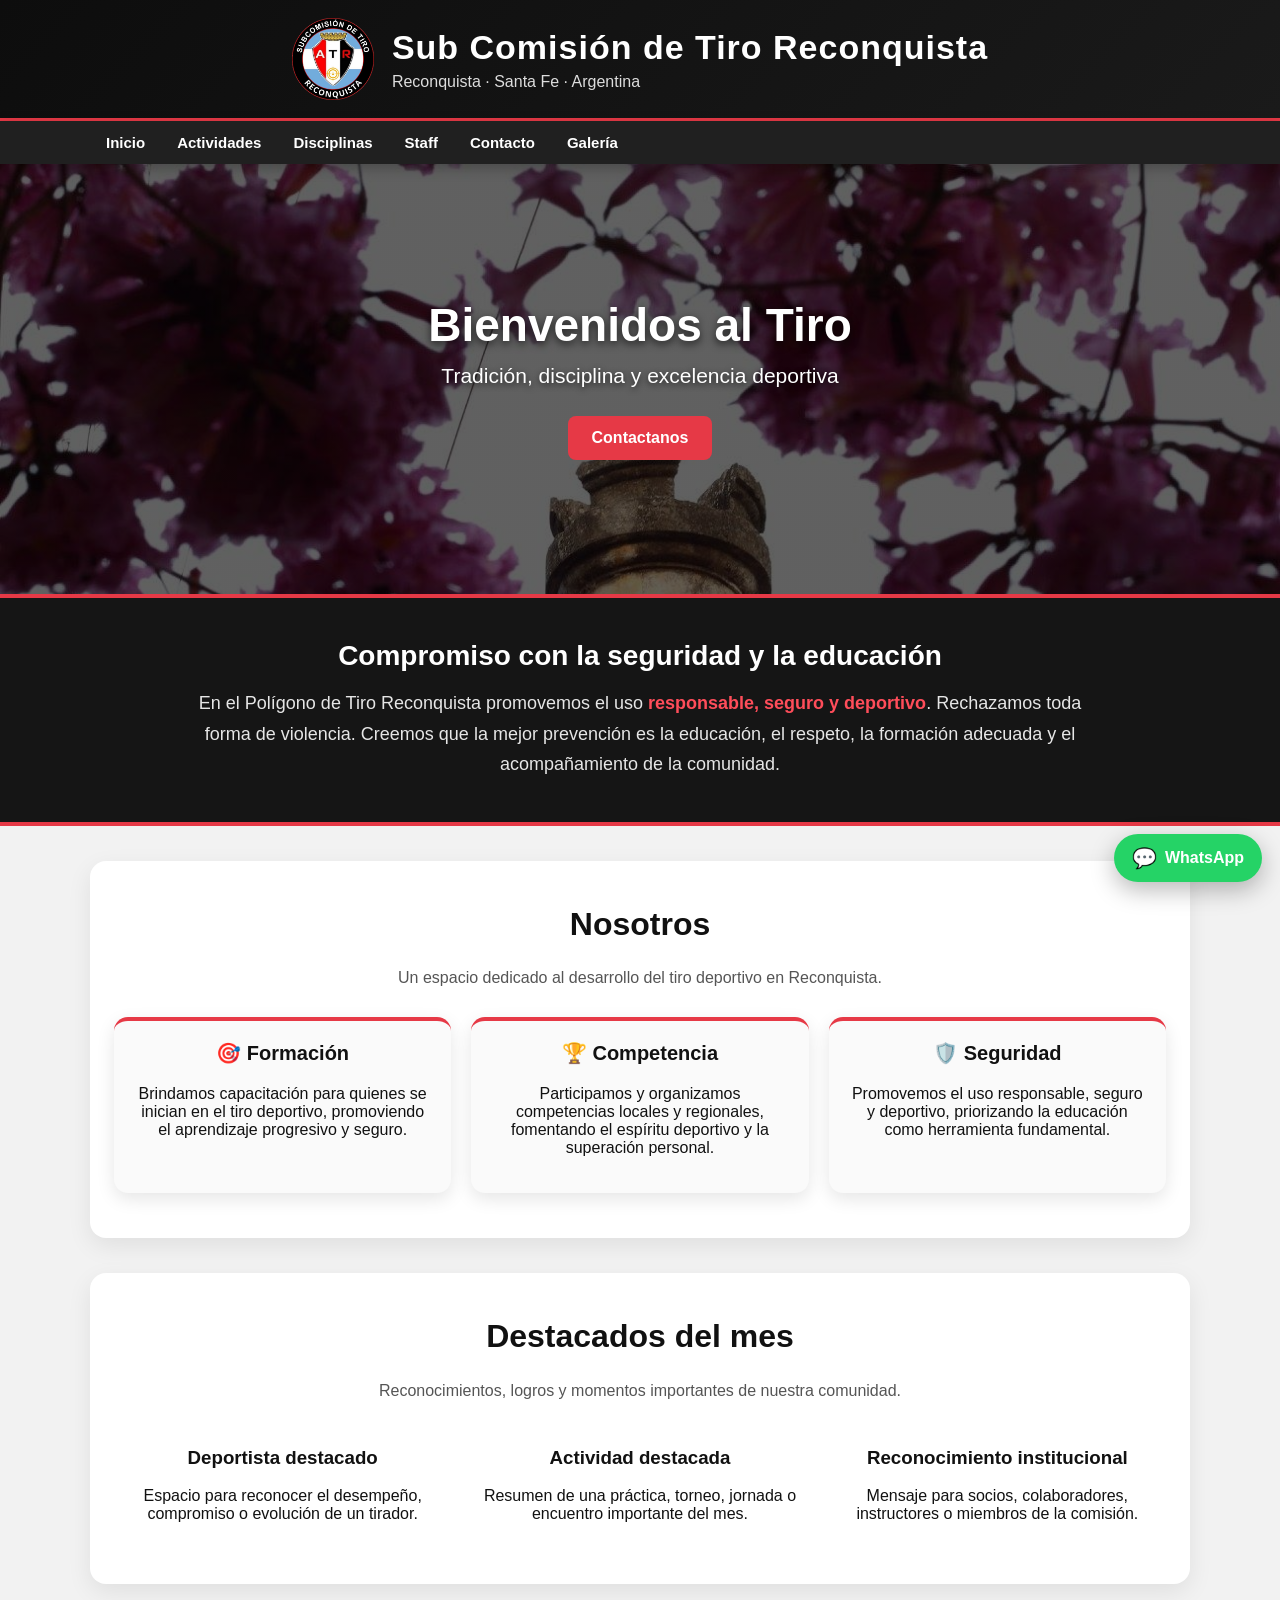
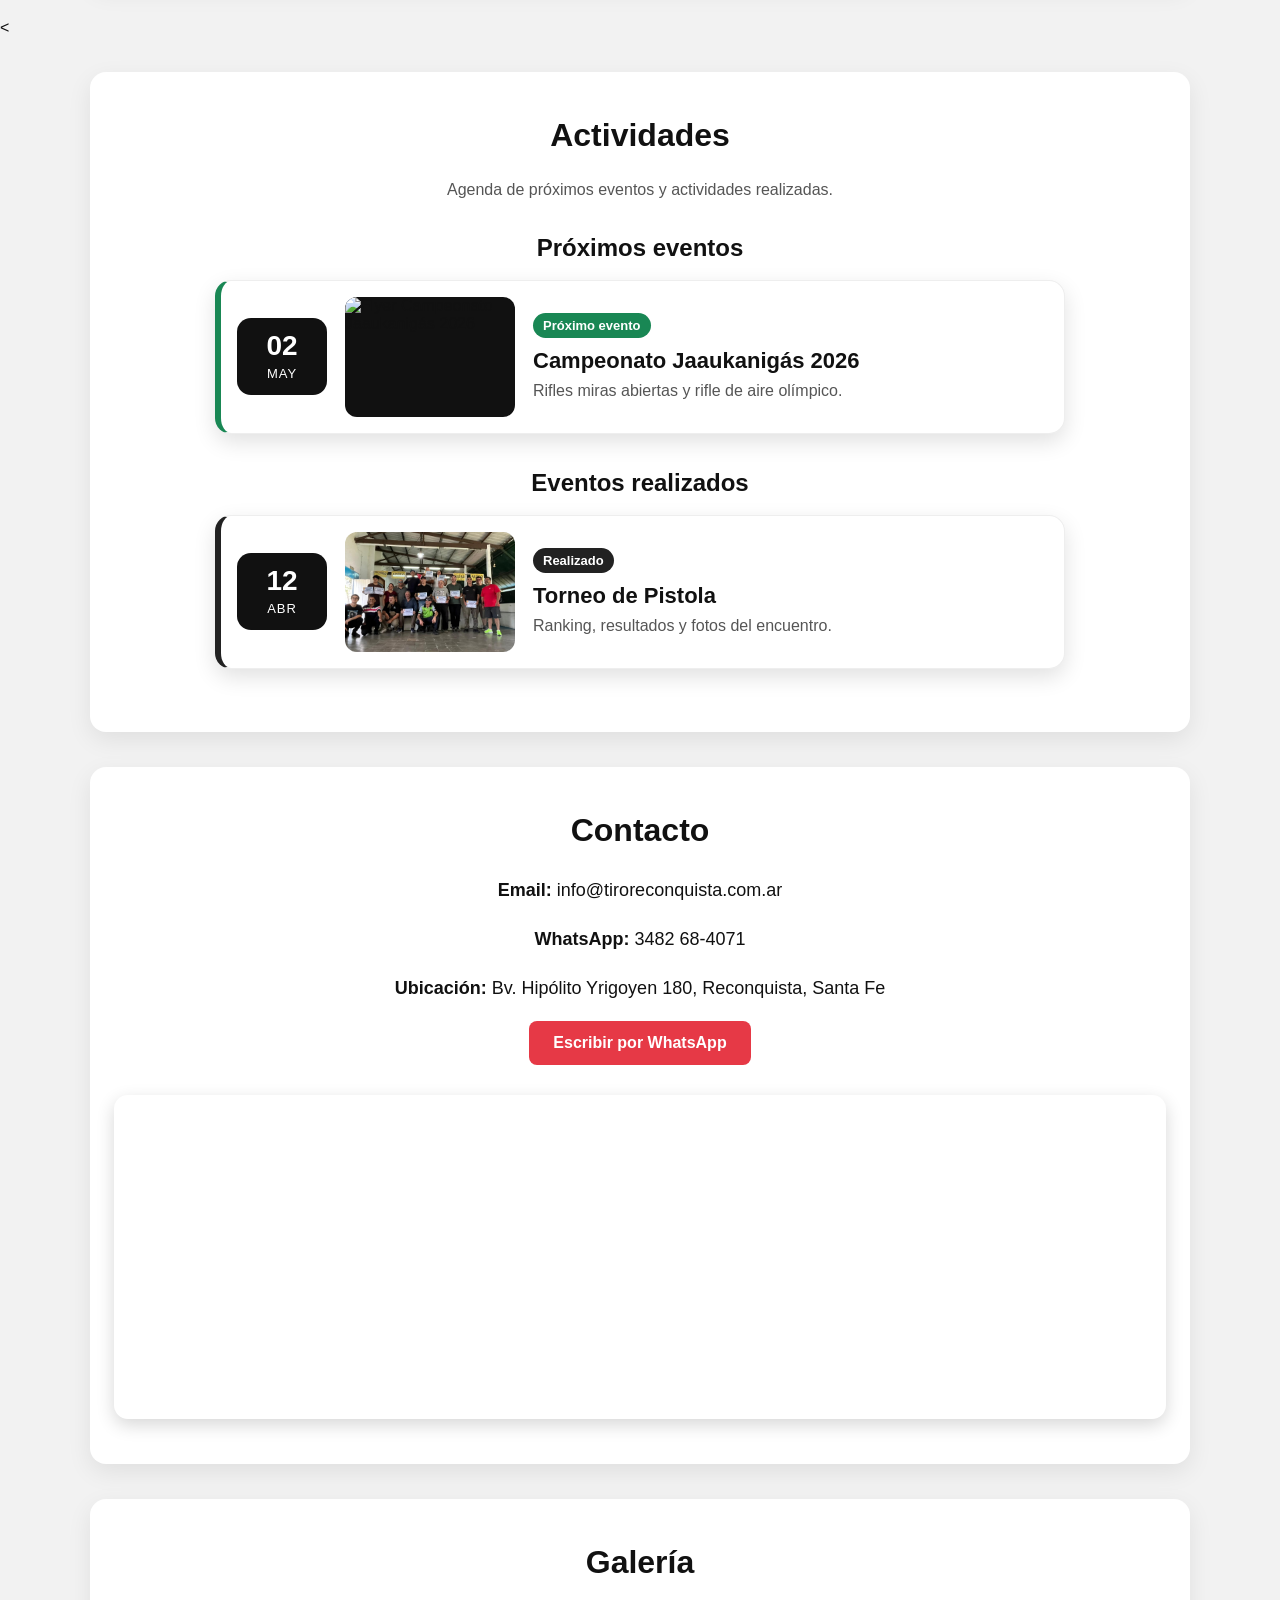
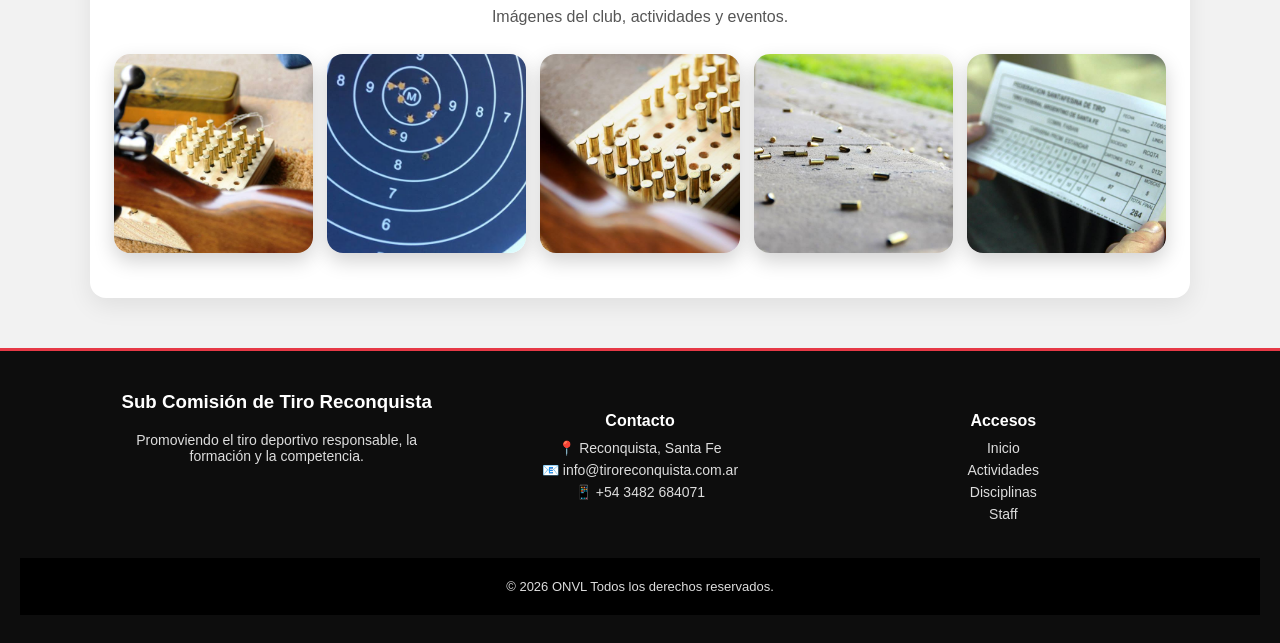
==== index.html @ 41940e11 "Sitio institucional Tiro Reconquista" ====
<!DOCTYPE html>
<html lang="es">
<head>
  <meta charset="UTF-8" />
  <meta name="viewport" content="width=device-width, initial-scale=1.0" />
  <title>Tiro Reconquista</title>
  <meta name="description" content="Club de tiro deportivo en Reconquista. Formación, competencias, disciplinas y uso responsable.">
  <meta name="keywords" content="tiro reconquista, poligono reconquista, tiro deportivo santa fe, carabina 22, tiro olimpico">
  <link rel="icon" href="/favicon.ico" type="image/x-icon">
  <link rel="shortcut icon" href="/favicon.ico">
  <link rel="stylesheet" href="styles.css">
  <meta name="google-site-verification" content="Kx5s42i0D78qq4XzFjlp6u7Ikinet5jv2GeF0WqHLU0" />

  <title>Tiro Reconquista | Polígono de Tiro en Reconquista Santa Fe</title>


  
</head>

<body>

  <header class="site-header">
    <div class="header-inner">
      <img src="img/logo.png" alt="Logo Sub Comisión de Tiro Reconquista" class="site-logo">

      <div class="header-text">
        <h1>Sub Comisión de Tiro Reconquista</h1>
        <p>Reconquista · Santa Fe · Argentina</p>
      </div>
    </div>
  </header>

  <nav class="main-nav">
  <div class="nav-container">
    <div class="nav-toggle" onclick="toggleMenu()">☰</div>

    <div class="nav-links" id="navLinks">
      <a href="index.html#inicio">Inicio</a>
      <a href="index.html#actividades">Actividades</a>
      <a href="disciplinas.html">Disciplinas</a>
      <a href="staff.html">Staff</a>
      <a href="index.html#contacto">Contacto</a>
      <a href="index.html#galeria">Galería</a>
    </div>
  </div>
</nav>

  <section id="inicio" class="hero">
    <div>
      <h2>Bienvenidos al Tiro</h2>
      <p>Tradición, disciplina y excelencia deportiva</p>
      <a href="#contacto" class="btn">Contactanos</a>
    </div>
  </section>

  <section class="banner">
    <h2>Compromiso con la seguridad y la educación</h2>
    <p>
      En el Polígono de Tiro Reconquista promovemos el uso <strong>responsable, seguro y deportivo</strong>.
      Rechazamos toda forma de violencia. Creemos que la mejor prevención es la educación,
      el respeto, la formación adecuada y el acompañamiento de la comunidad.
    </p>
  </section>

  <section id="nosotros" class="section fade-in">

    <h2>Nosotros</h2>

    <p class="section-subtitle">
        Un espacio dedicado al desarrollo del tiro deportivo en Reconquista.
    </p>

    <div class="about-grid">

        <div class="about-item">
        <h3>🎯 Formación</h3>
        <p>
            Brindamos capacitación para quienes se inician en el tiro deportivo,
            promoviendo el aprendizaje progresivo y seguro.
        </p>
        </div>

        <div class="about-item">
        <h3>🏆 Competencia</h3>
        <p>
            Participamos y organizamos competencias locales y regionales,
            fomentando el espíritu deportivo y la superación personal.
        </p>
        </div>

        <div class="about-item">
        <h3>🛡️ Seguridad</h3>
        <p>
            Promovemos el uso responsable, seguro y deportivo,
            priorizando la educación como herramienta fundamental.
        </p>
        </div>

    </div>

    </section>

  

    <section id="destacados" class="section">
    <h2>Destacados del mes</h2>
    <p class="section-subtitle">
        Reconocimientos, logros y momentos importantes de nuestra comunidad.
    </p>

    <div class="cards-grid">
        <div class="highlight-card">
        <h3>Deportista destacado</h3>
        <p>Espacio para reconocer el desempeño, compromiso o evolución de un tirador.</p>
        </div>

        <div class="highlight-card">
        <h3>Actividad destacada</h3>
        <p>Resumen de una práctica, torneo, jornada o encuentro importante del mes.</p>
        </div>

        <div class="highlight-card">
        <h3>Reconocimiento institucional</h3>
        <p>Mensaje para socios, colaboradores, instructores o miembros de la comisión.</p>
        </div>
    </div>
    </section>

  <<section id="actividades" class="section fade-in">
    <h2>Actividades</h2>
    <p class="section-subtitle">Agenda de próximos eventos y actividades realizadas.</p>

    <div class="agenda-group">
      <h3 class="agenda-title">Próximos eventos</h3>

      <article class="agenda-card upcoming" onclick="toggleActivity('eventoProximo')">
        <div class="agenda-date">
          <span>02</span>
          <small>MAY</small>
        </div>

        <img src="img/20260502_primera-fecha.jpeg" alt="Flyer Campeonato Jaaukanigás 2026">

        <div class="agenda-content">
          <span class="event-badge">Próximo evento</span>
          <h3>Campeonato Jaaukanigás 2026</h3>
          <p>Rifles miras abiertas y rifle de aire olímpico.</p>
        </div>
      </article>

      <div id="eventoProximo" class="activity-detail">
        <h3>Información del evento</h3>
        <p><strong>Fecha:</strong> Sábado 2 de mayo · 9:00 hs.</p>
        <p>Campeonato social y abierto. Servicio de cantina durante toda la jornada.</p>

        <a href="img/20260502_primera-fecha.jpeg" target="_blank" class="btn">
          Ver flyer completo
        </a>
      </div>
    </div>

    <div class="agenda-group">
      <h3 class="agenda-title">Eventos realizados</h3>

      <article class="agenda-card done" onclick="toggleActivity('eventoPistola')">
        <div class="agenda-date">
          <span>12</span>
          <small>ABR</small>
        </div>

        <img src="img/pistola1.jpeg" alt="Torneo de Pistola Mayo 2026">

        <div class="agenda-content">
          <span class="event-badge done">Realizado</span>
          <h3>Torneo de Pistola</h3>
          <p>Ranking, resultados y fotos del encuentro.</p>
        </div>
      </article>

      <div id="eventoPistola" class="activity-detail">
        <h3>Ranking del torneo</h3>

        <a href="img/docs/ranking-pistola.pdf" target="_blank" class="btn">
          Ver Ranking (PDF)
        </a>

        <h3 style="margin-top: 30px;">Fotos</h3>

        <div class="mini-gallery">
          <img src="img/pistola1.jpeg" alt="Foto torneo pistola 1" onclick="openModal(activityImages, 0)">
          <img src="img/pistola2.jpeg" alt="Foto torneo pistola 2" onclick="openModal(activityImages, 1)">
          <img src="img/pistola3.jpeg" alt="Foto torneo pistola 3" onclick="openModal(activityImages, 2)">
          <img src="img/pistola4.jpeg" alt="Foto torneo pistola 4" onclick="openModal(activityImages, 3)">
          <img src="img/pistola5.jpeg" alt="Foto torneo pistola 5" onclick="openModal(activityImages, 4)">
          <img src="img/pistola6.jpeg" alt="Foto torneo pistola 6" onclick="openModal(activityImages, 5)">
          <img src="img/pistola7.jpeg" alt="Foto torneo pistola 7" onclick="openModal(activityImages, 6)">
          <img src="img/pistola8.jpeg" alt="Foto torneo pistola 8" onclick="openModal(activityImages, 7)">
        </div>
      </div>
    </div>
  </section>

  <section id="contacto" class="section">
    <h2>Contacto</h2>

    <div class="contact-box">
      <p><strong>Email:</strong> info@tiroreconquista.com.ar</p>
      <p><strong>WhatsApp:</strong> 3482 68-4071</p>
      <p><strong>Ubicación:</strong> Bv. Hipólito Yrigoyen 180, Reconquista, Santa Fe</p>
    </div>

    <a class="btn" href="https://wa.me/543482684071" target="_blank">
      Escribir por WhatsApp
    </a>

    <div class="map-box">
      <iframe
        src="https://www.google.com/maps?q=Bv.%20Hip%C3%B3lito%20Yrigoyen%20180,%20Reconquista,%20Santa%20Fe,%20Argentina&output=embed"
        width="100%"
        height="320"
        style="border:0;"
        allowfullscreen=""
        loading="lazy">
      </iframe>
    </div>
  </section>

  <section id="galeria" class="section fade-in">
    <h2>Galería</h2>
    <p class="section-subtitle">Imágenes del club, actividades y eventos.</p>

    <div class="gallery-grid">
      <div class="gallery-item" onclick="openModal(galleryImages, 0)">
        <img src="img/galeria1.jpg" alt="Imagen del Polígono">
      </div>

      <div class="gallery-item" onclick="openModal(galleryImages, 1)">
        <img src="img/galeria2.jpg" alt="Actividad de tiro deportivo">
      </div>

      <div class="gallery-item" onclick="openModal(galleryImages, 2)">
        <img src="img/galeria3.jpg" alt="Instalaciones del club">
      </div>

      <div class="gallery-item" onclick="openModal(galleryImages, 3)">
        <img src="img/galeria4.jpg" alt="Evento del club">
      </div>

      <div class="gallery-item" onclick="openModal(galleryImages, 4)">
        <img src="img/galeria5.jpg" alt="Imagen del club">
      </div>
    </div>
  </section>

  <div id="imageModal" class="image-modal">
    <span class="modal-close" onclick="closeModal()">&times;</span>

    <button class="modal-btn prev" onclick="changeModalImage(-1)">‹</button>

    <img id="modalImage" src="img/galeria1.jpg" alt="Imagen ampliada">

    <button class="modal-btn next" onclick="changeModalImage(1)">›</button>
  </div>

  <div id="footer"></div>

  <script>
    const galleryImages = [
      "img/galeria1.jpg",
      "img/galeria2.jpg",
      "img/galeria3.jpg",
      "img/galeria4.jpg",
      "img/galeria5.jpg"
    ];

    const activityImages = [
      "img/pistola1.jpeg",
      "img/pistola2.jpeg",
      "img/pistola3.jpeg",
      "img/pistola4.jpeg",
      "img/pistola5.jpeg",
      "img/pistola6.jpeg",
      "img/pistola7.jpeg",
      "img/pistola8.jpeg"
    ];

    let activeImages = galleryImages;
    let currentImageIndex = 0;
    let touchStartX = 0;
    let touchEndX = 0;

    function toggleActivity(id) {
      const selected = document.getElementById(id);
      const details = document.querySelectorAll(".activity-detail");

      details.forEach((detail) => {
        if (detail.id !== id) {
          detail.style.display = "none";
        }
      });

      selected.style.display = selected.style.display === "block" ? "none" : "block";
    }

    function openModal(images, index) {
      activeImages = images;
      currentImageIndex = index;
      document.getElementById("modalImage").src = activeImages[currentImageIndex];
      document.getElementById("imageModal").style.display = "flex";
    }

    function closeModal() {
      document.getElementById("imageModal").style.display = "none";
    }

    function changeModalImage(direction) {
      currentImageIndex += direction;

      if (currentImageIndex < 0) {
        currentImageIndex = activeImages.length - 1;
      }

      if (currentImageIndex >= activeImages.length) {
        currentImageIndex = 0;
      }

      document.getElementById("modalImage").src = activeImages[currentImageIndex];
    }

    document.addEventListener("keydown", function(event) {
      const modal = document.getElementById("imageModal");

      if (modal.style.display === "flex") {
        if (event.key === "Escape") closeModal();
        if (event.key === "ArrowLeft") changeModalImage(-1);
        if (event.key === "ArrowRight") changeModalImage(1);
      }
    });

    document.getElementById("imageModal").addEventListener("click", function(event) {
      if (event.target.id === "imageModal") {
        closeModal();
      }
    });

    document.getElementById("imageModal").addEventListener("touchstart", function(event) {
      touchStartX = event.changedTouches[0].screenX;
    });

    document.getElementById("imageModal").addEventListener("touchend", function(event) {
      touchEndX = event.changedTouches[0].screenX;
      handleSwipe();
    });

    function handleSwipe() {
      const swipeDistance = touchEndX - touchStartX;

      if (swipeDistance > 50) {
        changeModalImage(-1);
      }

      if (swipeDistance < -50) {
        changeModalImage(1);
      }
    }
    function toggleMenu() {
        const nav = document.getElementById("navLinks");
        nav.classList.toggle("active");
        }

    const faders = document.querySelectorAll(".fade-in");

    const observer = new IntersectionObserver(entries => {
    entries.forEach(entry => {
        if (entry.isIntersecting) {
            entry.target.classList.add("visible");
            }
        }); 
    });

    faders.forEach(el => observer.observe(el));

    fetch("footer.html")
    .then(response => response.text())
    .then(html => {
      document.getElementById("footer").innerHTML = html;
    })
    .catch(error => {
      console.error("No se pudo cargar el footer:", error);
    });
  </script>
    <a
        href="https://wa.me/543482684071?text=Hola,%20quiero%20información%20sobre%20el%20Tiro%20Reconquista"
        class="whatsapp-float"
        target="_blank"
        aria-label="Escribir por WhatsApp"
        >
        <span>WhatsApp</span>
    </a>
  

</body>
</html>
---- styles.css ----
/* =========================
   RESET / BASE
========================= */
* {
  box-sizing: border-box;
  scroll-behavior: smooth;
}

body {
  margin: 0;
  font-family: Arial, Helvetica, sans-serif;
  color: #111;
  background: #f2f2f2;
}

img {
  max-width: 100%;
}

a {
  color: inherit;
}

/* =========================
   HEADER / NAV
========================= */
.site-header {
  background: linear-gradient(135deg, #0d0d0d, #1a1a1a);
  color: white;
  padding: 18px 20px;
  border-bottom: 3px solid #e63946;
}

.header-inner {
  max-width: 1100px;
  margin: 0 auto;
  display: flex;
  align-items: center;
  justify-content: center;
  gap: 18px;
}

.site-logo {
  width: 82px;
  height: 82px;
  object-fit: contain;
}

.header-text h1 {
  margin: 0;
  font-size: 34px;
  letter-spacing: 1px;
}

.header-text p {
  margin: 6px 0 0;
  font-size: 16px;
  color: #ddd;
}

.main-nav {
  background: #202020;
  padding: 13px 12px;
  text-align: center;
  position: sticky;
  top: 0;
  z-index: 100;
  box-shadow: 0 4px 14px rgba(0,0,0,0.25);
}

.main-nav a {
  color: white;
  margin: 0 16px;
  text-decoration: none;
  font-weight: bold;
  font-size: 15px;
  position: relative;
}

.main-nav a::after {
  content: "";
  width: 0;
  height: 2px;
  background: #e63946;
  position: absolute;
  left: 0;
  bottom: -6px;
  transition: width 0.2s ease;
}

.main-nav a:hover::after {
  width: 100%;
}

/* =========================
   HERO / HOME
========================= */
.hero {
  min-height: 430px;
  background:
    linear-gradient(rgba(0, 0, 0, 0.62), rgba(0, 0, 0, 0.62)),
    url("img/torre.jpg") center top / cover no-repeat;
  color: white;
  display: flex;
  align-items: center;
  justify-content: center;
  text-align: center;
  padding: 40px 20px;
}

.hero h2 {
  font-size: 46px;
  margin: 0 0 12px;
  text-shadow: 0 3px 8px rgba(0,0,0,0.7);
}

.hero p {
  font-size: 21px;
  margin: 0 0 28px;
  text-shadow: 0 2px 6px rgba(0,0,0,0.7);
}

/* =========================
   BUTTONS
========================= */
.btn {
  display: inline-block;
  background: #e63946;
  color: white;
  padding: 13px 24px;
  border-radius: 8px;
  text-decoration: none;
  font-weight: bold;
  border: none;
  cursor: pointer;
}

.btn:hover {
  background: #c92f3b;
}

/* =========================
   SECTIONS
========================= */
.section {
  max-width: 1100px;
  margin: 35px auto;
  padding: 45px 24px;
  background: white;
  border-radius: 16px;
  text-align: center;
  box-shadow: 0 8px 24px rgba(0,0,0,0.08);
}

.section h2 {
  font-size: 32px;
  margin-top: 0;
}

.section-subtitle {
  color: #555;
  margin-bottom: 28px;
}

/* =========================
   SAFETY BANNER
========================= */
.banner {
  background: #151515;
  color: white;
  padding: 42px 20px;
  text-align: center;
  border-top: 4px solid #e63946;
  border-bottom: 4px solid #e63946;
}

.banner h2 {
  margin: 0 0 16px;
  font-size: 28px;
}

.banner p {
  max-width: 900px;
  margin: 0 auto;
  font-size: 18px;
  line-height: 1.7;
  color: #e6e6e6;
}

.banner strong {
  color: #ff4d5a;
}

/* =========================
   AGENDA / ACTIVIDADES
========================= */
.agenda-group {
  margin-top: 35px;
}

.agenda-title {
  font-size: 24px;
  margin-bottom: 18px;
}

.agenda-card {
  display: grid;
  grid-template-columns: 90px 170px 1fr;
  align-items: center;
  gap: 18px;
  max-width: 850px;
  margin: 0 auto 18px;
  padding: 16px;
  background: white;
  border-radius: 16px;
  text-align: left;
  cursor: pointer;
  border: 1px solid #eee;
  box-shadow: 0 8px 22px rgba(0,0,0,0.12);
  transition: transform 0.2s ease, box-shadow 0.2s ease;
}

.agenda-card:hover {
  transform: translateY(-3px);
  box-shadow: 0 12px 28px rgba(0,0,0,0.18);
}

.agenda-card.upcoming {
  border-left: 6px solid #198754;
}

.agenda-card.done {
  border-left: 6px solid #222;
}

.agenda-date {
  background: #111;
  color: white;
  border-radius: 14px;
  padding: 14px 8px;
  text-align: center;
}

.agenda-date span {
  display: block;
  font-size: 28px;
  font-weight: bold;
  line-height: 1;
}

.agenda-date small {
  display: block;
  margin-top: 6px;
  font-size: 13px;
  letter-spacing: 1px;
}

.agenda-card img {
  width: 170px;
  height: 120px;
  object-fit: cover;
  border-radius: 12px;
  background: #111;
}

.agenda-card.upcoming img {
  object-fit: contain;
}

.agenda-content h3 {
  margin: 10px 0 8px;
  font-size: 22px;
}

.agenda-content p {
  margin: 0;
  color: #555;
}

.event-badge {
  display: inline-block;
  background: #198754;
  color: white;
  padding: 5px 10px;
  border-radius: 999px;
  font-size: 13px;
  font-weight: bold;
}

.event-badge.done {
  background: #222;
}

.activity-detail {
  display: none;
  margin: 25px auto 0;
  padding: 25px;
  max-width: 900px;
  background: #fafafa;
  border-radius: 14px;
  border: 1px solid #eee;
}

.mini-gallery {
  display: grid;
  grid-template-columns: repeat(auto-fit, minmax(120px, 1fr));
  gap: 12px;
  margin-top: 18px;
}

.mini-gallery img {
  width: 100%;
  height: 110px;
  object-fit: cover;
  border-radius: 10px;
  cursor: pointer;
  transition: transform 0.2s ease;
}

.mini-gallery img:hover {
  transform: scale(1.04);
}

/* =========================
   CARDS / PÁGINAS INTERNAS
========================= */
.cards-grid {
  display: grid;
  grid-template-columns: repeat(auto-fit, minmax(220px, 1fr));
  gap: 20px;
  margin-top: 28px;
}

.card,
.info-card {
  background: #fafafa;
  border-radius: 16px;
  padding: 22px;
  text-align: center;
  box-shadow: 0 6px 18px rgba(0,0,0,0.10);
  border-top: 4px solid #e63946;
}

.card img,
.info-card img {
  width: 100%;
  height: 160px;
  object-fit: cover;
  border-radius: 12px;
}

.staff-img,
.staff-card img {
  width: 120px;
  height: 120px;
  border-radius: 50%;
  object-fit: cover;
}

.role,
.staff-role {
  color: #e63946;
  font-weight: bold;
}

/* =========================
   CONTACTO / MAPA
========================= */
.contact-box {
  font-size: 18px;
  line-height: 1.7;
}

.map-box {
  margin-top: 30px;
  overflow: hidden;
  border-radius: 14px;
  box-shadow: 0 6px 18px rgba(0,0,0,0.16);
}

/* =========================
   GALERÍA PRO
========================= */
.gallery-grid {
  display: grid;
  grid-template-columns: repeat(auto-fit, minmax(160px, 1fr));
  gap: 14px;
  margin-top: 28px;
}

.gallery-item {
  position: relative;
  overflow: hidden;
  border-radius: 16px;
  cursor: pointer;
  aspect-ratio: 1 / 1;
  box-shadow: 0 8px 20px rgba(0,0,0,0.18);
}

.gallery-item img {
  width: 100%;
  height: 100%;
  object-fit: cover;
  transition: transform 0.25s ease, filter 0.25s ease;
  user-select: none;
  -webkit-user-drag: none;
}

.gallery-item:hover img {
  transform: scale(1.08);
  filter: brightness(0.75);
}

.gallery-item::after {
  content: "Ver foto";
  position: absolute;
  inset: 0;
  display: grid;
  place-items: center;
  color: white;
  font-weight: bold;
  opacity: 0;
  transition: opacity 0.25s ease;
}

.gallery-item:hover::after {
  opacity: 1;
}

/* =========================
   MODAL / LIGHTBOX
========================= */
.image-modal {
  display: none;
  position: fixed;
  z-index: 9999;
  inset: 0;
  background: rgba(0,0,0,0.92);
  align-items: center;
  justify-content: center;
  padding: 20px;
}

.image-modal img {
  max-width: 92vw;
  max-height: 88vh;
  width: auto;
  height: auto;
  object-fit: contain;
  border-radius: 10px;
  box-shadow: 0 10px 35px rgba(0,0,0,0.6);
  user-select: none;
  -webkit-user-drag: none;
}

.modal-close {
  position: fixed;
  top: 20px;
  right: 28px;
  color: white;
  font-size: 42px;
  cursor: pointer;
  z-index: 10000;
}

.modal-btn {
  position: fixed;
  top: 50%;
  transform: translateY(-50%);
  background: rgba(255,255,255,0.18);
  color: white;
  border: none;
  font-size: 42px;
  padding: 10px 18px;
  cursor: pointer;
  border-radius: 8px;
  z-index: 10000;
}

.modal-btn.prev {
  left: 24px;
}

.modal-btn.next {
  right: 24px;
}

.modal-btn:hover {
  background: rgba(255,255,255,0.28);
}

/* =========================
   FOOTER
========================= */
footer {
  background: #111;
  color: white;
  text-align: center;
  padding: 28px 20px;
  margin-top: 40px;
  border-top: 4px solid #e63946;
}

footer p {
  margin: 6px 0;
  color: #ddd;
}

/* =========================
   RESPONSIVE
========================= */
@media (max-width: 700px) {
  .header-inner {
    flex-direction: column;
    text-align: center;
    gap: 10px;
  }

  .site-logo {
    width: 70px;
    height: 70px;
  }

  .header-text h1 {
    font-size: 24px;
  }

  .header-text p {
    font-size: 14px;
  }

  .main-nav a {
    display: inline-block;
    margin: 7px 9px;
  }

  .hero {
    min-height: 380px;
  }

  .hero h2 {
    font-size: 34px;
  }

  .hero p {
    font-size: 17px;
  }

  .banner h2 {
    font-size: 24px;
  }

  .banner p {
    font-size: 16px;
  }

  .section {
    margin: 20px 12px;
    padding: 32px 18px;
  }

  .agenda-card {
    grid-template-columns: 1fr;
    text-align: center;
  }

  .agenda-date {
    max-width: 120px;
    margin: 0 auto;
  }

  .agenda-card img {
    width: 100%;
    height: 220px;
  }

  .gallery-grid {
    grid-template-columns: repeat(2, 1fr);
    gap: 10px;
  }

  .image-modal {
    padding: 12px;
  }

  .image-modal img {
    max-width: 96vw;
    max-height: 82vh;
  }

  .modal-close {
    top: 12px;
    right: 18px;
    font-size: 38px;
  }

  .modal-btn {
    font-size: 34px;
    padding: 8px 12px;
  }

  .modal-btn.prev {
    left: 8px;
  }

  .modal-btn.next {
    right: 8px;
  }
}

.nav-container {
  max-width: 1100px;
  margin: 0 auto;
  display: flex;
  justify-content: space-between;
  align-items: center;
}

.nav-toggle {
  display: none;
  font-size: 28px;
  color: white;
  cursor: pointer;
}

.nav-links {
  display: flex;
  justify-content: center;
  flex-wrap: wrap;
}

/* MOBILE */
@media (max-width: 700px) {

  .nav-toggle {
    display: block;
  }

  .nav-links {
    display: none;
    flex-direction: column;
    background: #202020;
    width: 100%;
    margin-top: 10px;
    border-radius: 10px;
    overflow: hidden;
  }

  .nav-links a {
    padding: 12px;
    border-top: 1px solid #333;
  }

  .nav-links.active {
    display: flex;
  }
}
/* ANIMACIONES SCROLL */
.fade-in {
  opacity: 0;
  transform: translateY(30px);
  transition: all 0.6s ease;
}

.fade-in.visible {
  opacity: 1;
  transform: translateY(0);
}

.about-grid {
  display: grid;
  grid-template-columns: repeat(auto-fit, minmax(220px, 1fr));
  gap: 20px;
  margin-top: 30px;
}

.about-item {
  background: #fafafa;
  border-radius: 14px;
  padding: 20px;
  text-align: center;
  box-shadow: 0 6px 18px rgba(0,0,0,0.1);
  border-top: 4px solid #e63946;
  transition: transform 0.2s ease;
}

.about-item:hover {
  transform: translateY(-4px);
}

.about-item h3 {
  margin-top: 0;
  font-size: 20px;
}

/* FOOTER PRO */
.footer-pro {
  background: #0d0d0d;
  color: #ddd;
  padding-top: 40px;
  margin-top: 50px;
  border-top: 3px solid #e63946;
}

.footer-container {
  max-width: 1100px;
  margin: auto;
  display: grid;
  grid-template-columns: repeat(auto-fit, minmax(220px, 1fr));
  gap: 30px;
  padding: 0 20px 30px;
}

.footer-col h3 {
  margin-top: 0;
  color: white;
}

.footer-col h4 {
  margin-bottom: 10px;
  color: white;
}

.footer-col p {
  margin: 6px 0;
  font-size: 14px;
}

.footer-col a {
  color: #ddd;
  text-decoration: none;
  transition: color 0.2s ease;
}

.footer-col a:hover {
  color: #e63946;
}

.footer-bottom {
  text-align: center;
  padding: 15px;
  background: #000;
  font-size: 13px;
  color: #aaa;
}

/* WHATSAPP FLOAT */
.whatsapp-float {
  position: fixed;
  right: 18px;
  bottom: 18px;
  z-index: 9999;
  background: #25d366;
  color: white;
  padding: 12px 18px;
  border-radius: 999px;
  text-decoration: none;
  font-weight: bold;
  font-size: 16px;
  box-shadow: 0 8px 24px rgba(0,0,0,0.28);
  display: flex;
  align-items: center;
  gap: 8px;
}

.whatsapp-float::before {
  content: "💬";
  font-size: 20px;
}

.whatsapp-float:hover {
  background: #1ebe5d;
  transform: translateY(-2px);
}

@media (max-width: 700px) {
  .whatsapp-float {
    right: 14px;
    bottom: 14px;
    padding: 11px 15px;
    font-size: 14px;
  }
}
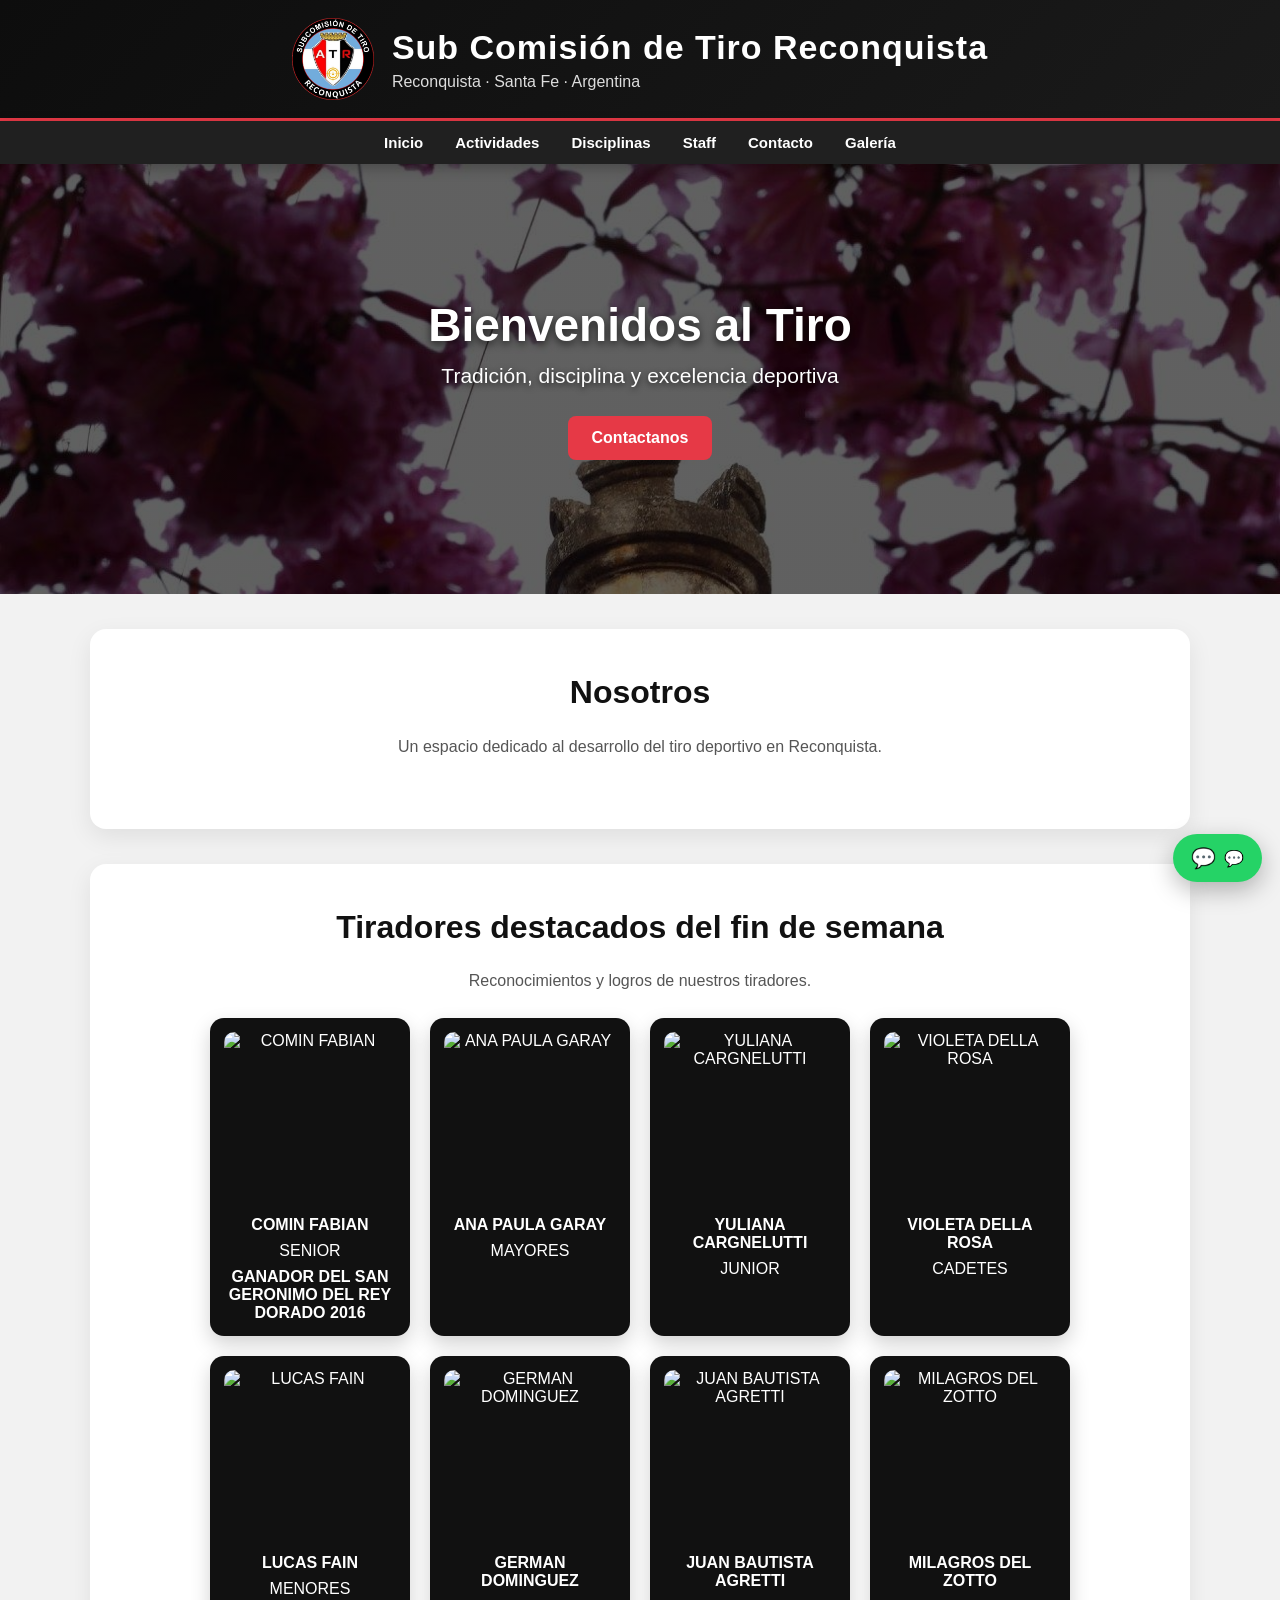
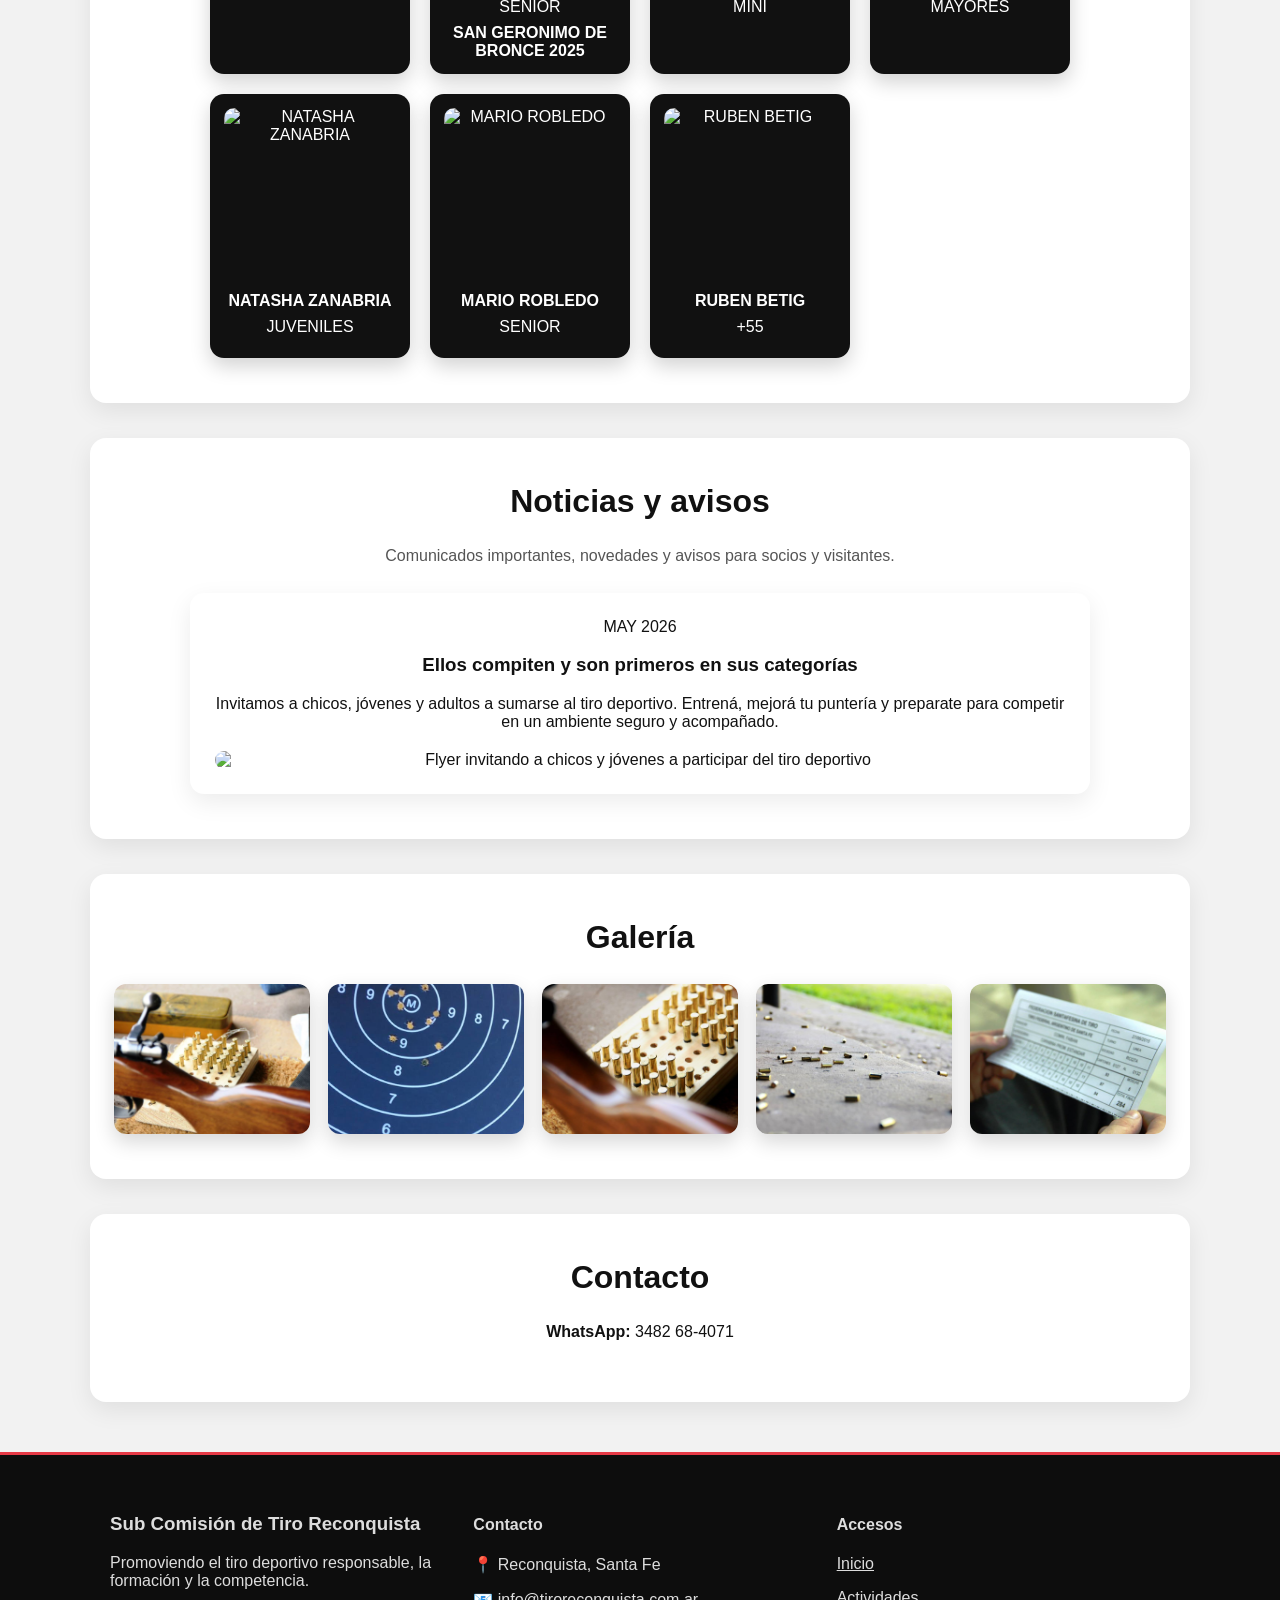
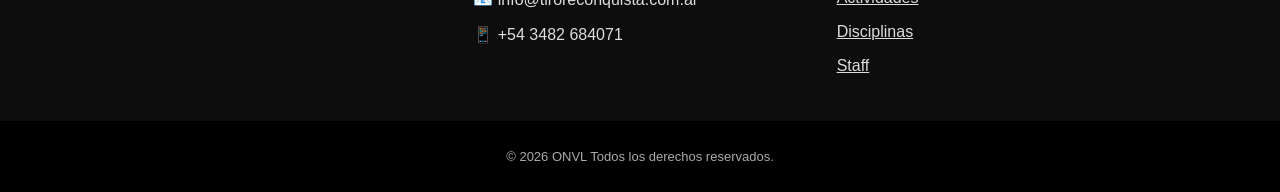
==== commit df00b7de: "Antes de agregar staff con tiradores destacados" ====
--- a/index.html
+++ b/index.html
@@ -3,384 +3,246 @@
 <head>
   <meta charset="UTF-8" />
   <meta name="viewport" content="width=device-width, initial-scale=1.0" />
-  <title>Tiro Reconquista</title>
+
+  <title>Tiro Reconquista | Polígono de Tiro en Reconquista Santa Fe</title>
+
   <meta name="description" content="Club de tiro deportivo en Reconquista. Formación, competencias, disciplinas y uso responsable.">
-  <meta name="keywords" content="tiro reconquista, poligono reconquista, tiro deportivo santa fe, carabina 22, tiro olimpico">
-  <link rel="icon" href="/favicon.ico" type="image/x-icon">
-  <link rel="shortcut icon" href="/favicon.ico">
+
+  <link rel="icon" href="favicon.ico">
   <link rel="stylesheet" href="styles.css">
-  <meta name="google-site-verification" content="Kx5s42i0D78qq4XzFjlp6u7Ikinet5jv2GeF0WqHLU0" />
-
-  <title>Tiro Reconquista | Polígono de Tiro en Reconquista Santa Fe</title>
-
-
-  
 </head>
 
 <body>
 
-  <header class="site-header">
-    <div class="header-inner">
-      <img src="img/logo.png" alt="Logo Sub Comisión de Tiro Reconquista" class="site-logo">
-
-      <div class="header-text">
-        <h1>Sub Comisión de Tiro Reconquista</h1>
-        <p>Reconquista · Santa Fe · Argentina</p>
-      </div>
+<header class="site-header">
+  <div class="header-inner">
+    <img src="img/logo.png" alt="Logo Sub Comisión de Tiro Reconquista" class="site-logo">
+    <div class="header-text">
+      <h1>Sub Comisión de Tiro Reconquista</h1>
+      <p>Reconquista · Santa Fe · Argentina</p>
     </div>
-  </header>
-
-  <nav class="main-nav">
+  </div>
+</header>
+
+<nav class="main-nav">
   <div class="nav-container">
     <div class="nav-toggle" onclick="toggleMenu()">☰</div>
 
     <div class="nav-links" id="navLinks">
-      <a href="index.html#inicio">Inicio</a>
-      <a href="index.html#actividades">Actividades</a>
+      <a href="#inicio">Inicio</a>
+      <a href="actividades.html">Actividades</a>
       <a href="disciplinas.html">Disciplinas</a>
       <a href="staff.html">Staff</a>
-      <a href="index.html#contacto">Contacto</a>
-      <a href="index.html#galeria">Galería</a>
+      <a href="#contacto">Contacto</a>
+      <a href="#galeria">Galería</a>
     </div>
   </div>
 </nav>
 
-  <section id="inicio" class="hero">
-    <div>
-      <h2>Bienvenidos al Tiro</h2>
-      <p>Tradición, disciplina y excelencia deportiva</p>
-      <a href="#contacto" class="btn">Contactanos</a>
-    </div>
-  </section>
-
-  <section class="banner">
-    <h2>Compromiso con la seguridad y la educación</h2>
-    <p>
-      En el Polígono de Tiro Reconquista promovemos el uso <strong>responsable, seguro y deportivo</strong>.
-      Rechazamos toda forma de violencia. Creemos que la mejor prevención es la educación,
-      el respeto, la formación adecuada y el acompañamiento de la comunidad.
-    </p>
-  </section>
-
-  <section id="nosotros" class="section fade-in">
-
-    <h2>Nosotros</h2>
-
-    <p class="section-subtitle">
-        Un espacio dedicado al desarrollo del tiro deportivo en Reconquista.
-    </p>
-
-    <div class="about-grid">
-
-        <div class="about-item">
-        <h3>🎯 Formación</h3>
-        <p>
-            Brindamos capacitación para quienes se inician en el tiro deportivo,
-            promoviendo el aprendizaje progresivo y seguro.
-        </p>
-        </div>
-
-        <div class="about-item">
-        <h3>🏆 Competencia</h3>
-        <p>
-            Participamos y organizamos competencias locales y regionales,
-            fomentando el espíritu deportivo y la superación personal.
-        </p>
-        </div>
-
-        <div class="about-item">
-        <h3>🛡️ Seguridad</h3>
-        <p>
-            Promovemos el uso responsable, seguro y deportivo,
-            priorizando la educación como herramienta fundamental.
-        </p>
-        </div>
-
-    </div>
-
-    </section>
-
-  
-
-    <section id="destacados" class="section">
-    <h2>Destacados del mes</h2>
-    <p class="section-subtitle">
-        Reconocimientos, logros y momentos importantes de nuestra comunidad.
-    </p>
-
-    <div class="cards-grid">
-        <div class="highlight-card">
-        <h3>Deportista destacado</h3>
-        <p>Espacio para reconocer el desempeño, compromiso o evolución de un tirador.</p>
-        </div>
-
-        <div class="highlight-card">
-        <h3>Actividad destacada</h3>
-        <p>Resumen de una práctica, torneo, jornada o encuentro importante del mes.</p>
-        </div>
-
-        <div class="highlight-card">
-        <h3>Reconocimiento institucional</h3>
-        <p>Mensaje para socios, colaboradores, instructores o miembros de la comisión.</p>
-        </div>
-    </div>
-    </section>
-
-  <<section id="actividades" class="section fade-in">
-    <h2>Actividades</h2>
-    <p class="section-subtitle">Agenda de próximos eventos y actividades realizadas.</p>
-
-    <div class="agenda-group">
-      <h3 class="agenda-title">Próximos eventos</h3>
-
-      <article class="agenda-card upcoming" onclick="toggleActivity('eventoProximo')">
-        <div class="agenda-date">
-          <span>02</span>
-          <small>MAY</small>
-        </div>
-
-        <img src="img/20260502_primera-fecha.jpeg" alt="Flyer Campeonato Jaaukanigás 2026">
-
-        <div class="agenda-content">
-          <span class="event-badge">Próximo evento</span>
-          <h3>Campeonato Jaaukanigás 2026</h3>
-          <p>Rifles miras abiertas y rifle de aire olímpico.</p>
-        </div>
-      </article>
-
-      <div id="eventoProximo" class="activity-detail">
-        <h3>Información del evento</h3>
-        <p><strong>Fecha:</strong> Sábado 2 de mayo · 9:00 hs.</p>
-        <p>Campeonato social y abierto. Servicio de cantina durante toda la jornada.</p>
-
-        <a href="img/20260502_primera-fecha.jpeg" target="_blank" class="btn">
-          Ver flyer completo
-        </a>
-      </div>
-    </div>
-
-    <div class="agenda-group">
-      <h3 class="agenda-title">Eventos realizados</h3>
-
-      <article class="agenda-card done" onclick="toggleActivity('eventoPistola')">
-        <div class="agenda-date">
-          <span>12</span>
-          <small>ABR</small>
-        </div>
-
-        <img src="img/pistola1.jpeg" alt="Torneo de Pistola Mayo 2026">
-
-        <div class="agenda-content">
-          <span class="event-badge done">Realizado</span>
-          <h3>Torneo de Pistola</h3>
-          <p>Ranking, resultados y fotos del encuentro.</p>
-        </div>
-      </article>
-
-      <div id="eventoPistola" class="activity-detail">
-        <h3>Ranking del torneo</h3>
-
-        <a href="img/docs/ranking-pistola.pdf" target="_blank" class="btn">
-          Ver Ranking (PDF)
-        </a>
-
-        <h3 style="margin-top: 30px;">Fotos</h3>
-
-        <div class="mini-gallery">
-          <img src="img/pistola1.jpeg" alt="Foto torneo pistola 1" onclick="openModal(activityImages, 0)">
-          <img src="img/pistola2.jpeg" alt="Foto torneo pistola 2" onclick="openModal(activityImages, 1)">
-          <img src="img/pistola3.jpeg" alt="Foto torneo pistola 3" onclick="openModal(activityImages, 2)">
-          <img src="img/pistola4.jpeg" alt="Foto torneo pistola 4" onclick="openModal(activityImages, 3)">
-          <img src="img/pistola5.jpeg" alt="Foto torneo pistola 5" onclick="openModal(activityImages, 4)">
-          <img src="img/pistola6.jpeg" alt="Foto torneo pistola 6" onclick="openModal(activityImages, 5)">
-          <img src="img/pistola7.jpeg" alt="Foto torneo pistola 7" onclick="openModal(activityImages, 6)">
-          <img src="img/pistola8.jpeg" alt="Foto torneo pistola 8" onclick="openModal(activityImages, 7)">
-        </div>
-      </div>
-    </div>
-  </section>
-
-  <section id="contacto" class="section">
-    <h2>Contacto</h2>
-
-    <div class="contact-box">
-      <p><strong>Email:</strong> info@tiroreconquista.com.ar</p>
-      <p><strong>WhatsApp:</strong> 3482 68-4071</p>
-      <p><strong>Ubicación:</strong> Bv. Hipólito Yrigoyen 180, Reconquista, Santa Fe</p>
-    </div>
-
-    <a class="btn" href="https://wa.me/543482684071" target="_blank">
-      Escribir por WhatsApp
-    </a>
-
-    <div class="map-box">
-      <iframe
-        src="https://www.google.com/maps?q=Bv.%20Hip%C3%B3lito%20Yrigoyen%20180,%20Reconquista,%20Santa%20Fe,%20Argentina&output=embed"
-        width="100%"
-        height="320"
-        style="border:0;"
-        allowfullscreen=""
-        loading="lazy">
-      </iframe>
-    </div>
-  </section>
-
-  <section id="galeria" class="section fade-in">
-    <h2>Galería</h2>
-    <p class="section-subtitle">Imágenes del club, actividades y eventos.</p>
-
-    <div class="gallery-grid">
-      <div class="gallery-item" onclick="openModal(galleryImages, 0)">
-        <img src="img/galeria1.jpg" alt="Imagen del Polígono">
-      </div>
-
-      <div class="gallery-item" onclick="openModal(galleryImages, 1)">
-        <img src="img/galeria2.jpg" alt="Actividad de tiro deportivo">
-      </div>
-
-      <div class="gallery-item" onclick="openModal(galleryImages, 2)">
-        <img src="img/galeria3.jpg" alt="Instalaciones del club">
-      </div>
-
-      <div class="gallery-item" onclick="openModal(galleryImages, 3)">
-        <img src="img/galeria4.jpg" alt="Evento del club">
-      </div>
-
-      <div class="gallery-item" onclick="openModal(galleryImages, 4)">
-        <img src="img/galeria5.jpg" alt="Imagen del club">
-      </div>
-    </div>
-  </section>
-
-  <div id="imageModal" class="image-modal">
-    <span class="modal-close" onclick="closeModal()">&times;</span>
-
-    <button class="modal-btn prev" onclick="changeModalImage(-1)">‹</button>
-
-    <img id="modalImage" src="img/galeria1.jpg" alt="Imagen ampliada">
-
-    <button class="modal-btn next" onclick="changeModalImage(1)">›</button>
-  </div>
-
-  <div id="footer"></div>
-
-  <script>
-    const galleryImages = [
-      "img/galeria1.jpg",
-      "img/galeria2.jpg",
-      "img/galeria3.jpg",
-      "img/galeria4.jpg",
-      "img/galeria5.jpg"
-    ];
-
-    const activityImages = [
-      "img/pistola1.jpeg",
-      "img/pistola2.jpeg",
-      "img/pistola3.jpeg",
-      "img/pistola4.jpeg",
-      "img/pistola5.jpeg",
-      "img/pistola6.jpeg",
-      "img/pistola7.jpeg",
-      "img/pistola8.jpeg"
-    ];
-
-    let activeImages = galleryImages;
-    let currentImageIndex = 0;
-    let touchStartX = 0;
-    let touchEndX = 0;
-
-    function toggleActivity(id) {
-      const selected = document.getElementById(id);
-      const details = document.querySelectorAll(".activity-detail");
-
-      details.forEach((detail) => {
-        if (detail.id !== id) {
-          detail.style.display = "none";
-        }
+<section id="inicio" class="hero">
+  <div>
+    <h2>Bienvenidos al Tiro</h2>
+    <p>Tradición, disciplina y excelencia deportiva</p>
+    <a href="#contacto" class="btn">Contactanos</a>
+  </div>
+</section>
+
+<section id="nosotros" class="section fade-in">
+  <h2>Nosotros</h2>
+  <p class="section-subtitle">
+    Un espacio dedicado al desarrollo del tiro deportivo en Reconquista.
+  </p>
+</section>
+
+<section id="destacados" class="section fade-in">
+  <h2>Tiradores destacados del fin de semana</h2>
+  <p class="section-subtitle">
+    Reconocimientos y logros de nuestros tiradores.
+  </p>
+
+  <div id="lista-destacados" class="grid"></div>
+</section>
+
+<section id="noticias" class="section fade-in">
+  <h2>Noticias y avisos</h2>
+
+  <p class="section-subtitle">
+    Comunicados importantes, novedades y avisos para socios y visitantes.
+  </p>
+
+  <div class="news-grid">
+    <article class="news-card news-card-featured">
+      <span class="news-date">MAY 2026</span>
+
+      <h3>Ellos compiten y son primeros en sus categorías</h3>
+
+      <p>
+        Invitamos a chicos, jóvenes y adultos a sumarse al tiro deportivo.
+        Entrená, mejorá tu puntería y preparate para competir en un ambiente seguro y acompañado.
+      </p>
+
+      <img
+        src="img/flyer-tiradores-destacados.png"
+        alt="Flyer invitando a chicos y jóvenes a participar del tiro deportivo"
+        class="news-flyer"
+        onclick="openModal(flyerImages, 0)"
+      >
+    </article>
+
+    
+  </div>
+</section>
+
+<section id="galeria" class="section fade-in">
+  <h2>Galería</h2>
+
+  <div class="gallery-grid">
+    <img src="img/galeria1.jpg" alt="Galería 1" onclick="openModal(galleryImages, 0)">
+    <img src="img/galeria2.jpg" alt="Galería 2" onclick="openModal(galleryImages, 1)">
+    <img src="img/galeria3.jpg" alt="Galería 3" onclick="openModal(galleryImages, 2)">
+    <img src="img/galeria4.jpg" alt="Galería 4" onclick="openModal(galleryImages, 3)">
+    <img src="img/galeria5.jpg" alt="Galería 5" onclick="openModal(galleryImages, 4)">
+  </div>
+</section>
+
+<div id="imageModal" class="image-modal">
+  <span class="modal-close" onclick="closeModal()">&times;</span>
+  <button class="modal-btn prev" onclick="changeModalImage(-1)">‹</button>
+  <img id="modalImage" alt="Imagen ampliada">
+  <button class="modal-btn next" onclick="changeModalImage(1)">›</button>
+</div>
+
+<section id="contacto" class="section">
+  <h2>Contacto</h2>
+  <p><strong>WhatsApp:</strong> 3482 68-4071</p>
+</section>
+
+<div id="footer"></div>
+
+
+
+
+
+<script>
+  const galleryImages = [
+    "img/galeria1.jpg",
+    "img/galeria2.jpg",
+    "img/galeria3.jpg",
+    "img/galeria4.jpg",
+    "img/galeria5.jpg"
+  ];
+
+  const flyerImages = [
+    "img/flyer-tiradores-destacados.png"
+  ];
+
+  const newsImages = [
+    "img/mirian-flores-raq.jpeg",
+    "img/conjunto-raq.jpeg",
+    "img/agustin-holzer-raq.jpeg"
+  ];
+
+  let activeImages = [];
+  let currentImageIndex = 0;
+
+  function toggleMenu() {
+    document.getElementById("navLinks").classList.toggle("active");
+  }
+
+  function openModal(images, index) {
+    activeImages = images;
+    currentImageIndex = index;
+
+    document.getElementById("modalImage").src = activeImages[currentImageIndex];
+    document.getElementById("imageModal").style.display = "flex";
+  }
+
+  function closeModal() {
+    document.getElementById("imageModal").style.display = "none";
+  }
+
+  function changeModalImage(direction) {
+    currentImageIndex += direction;
+
+    if (currentImageIndex < 0) {
+      currentImageIndex = activeImages.length - 1;
+    }
+
+    if (currentImageIndex >= activeImages.length) {
+      currentImageIndex = 0;
+    }
+
+    document.getElementById("modalImage").src = activeImages[currentImageIndex];
+  }
+
+  document.addEventListener("keydown", function(event) {
+    const modal = document.getElementById("imageModal");
+
+    if (modal.style.display === "flex") {
+      if (event.key === "Escape") closeModal();
+      if (event.key === "ArrowLeft") changeModalImage(-1);
+      if (event.key === "ArrowRight") changeModalImage(1);
+    }
+  });
+
+  document.getElementById("imageModal").addEventListener("click", function(event) {
+    if (event.target.id === "imageModal") {
+      closeModal();
+    }
+  });
+
+  fetch("destacados.json")
+    .then(response => {
+      if (!response.ok) {
+        throw new Error("No se pudo cargar destacados.json");
+      }
+
+      return response.json();
+    })
+    .then(data => {
+      const contenedor = document.getElementById("lista-destacados");
+      const imagenes = data.map(tirador => tirador.foto);
+
+      contenedor.innerHTML = "";
+
+      data.forEach((tirador, index) => {
+        const card = document.createElement("div");
+        card.className = "card";
+
+        card.innerHTML = `
+          <img src="${tirador.foto}" alt="${tirador.nombre}">
+          <h3>${tirador.nombre}</h3>
+          <p>${tirador.categoria}</p>
+          ${tirador.logro ? `<strong>${tirador.logro}</strong>` : ""}
+        `;
+
+        card.addEventListener("click", function() {
+          openModal(imagenes, index);
+        });
+
+        contenedor.appendChild(card);
       });
-
-      selected.style.display = selected.style.display === "block" ? "none" : "block";
-    }
-
-    function openModal(images, index) {
-      activeImages = images;
-      currentImageIndex = index;
-      document.getElementById("modalImage").src = activeImages[currentImageIndex];
-      document.getElementById("imageModal").style.display = "flex";
-    }
-
-    function closeModal() {
-      document.getElementById("imageModal").style.display = "none";
-    }
-
-    function changeModalImage(direction) {
-      currentImageIndex += direction;
-
-      if (currentImageIndex < 0) {
-        currentImageIndex = activeImages.length - 1;
-      }
-
-      if (currentImageIndex >= activeImages.length) {
-        currentImageIndex = 0;
-      }
-
-      document.getElementById("modalImage").src = activeImages[currentImageIndex];
-    }
-
-    document.addEventListener("keydown", function(event) {
-      const modal = document.getElementById("imageModal");
-
-      if (modal.style.display === "flex") {
-        if (event.key === "Escape") closeModal();
-        if (event.key === "ArrowLeft") changeModalImage(-1);
-        if (event.key === "ArrowRight") changeModalImage(1);
+    })
+    .catch(error => {
+      console.error("Error cargando destacados:", error);
+
+      document.getElementById("lista-destacados").innerHTML = `
+        <p style="color:red;">No se pudieron cargar los destacados.</p>
+      `;
+    });
+
+  const faders = document.querySelectorAll(".fade-in");
+
+  const observer = new IntersectionObserver(entries => {
+    entries.forEach(entry => {
+      if (entry.isIntersecting) {
+        entry.target.classList.add("visible");
       }
     });
-
-    document.getElementById("imageModal").addEventListener("click", function(event) {
-      if (event.target.id === "imageModal") {
-        closeModal();
-      }
-    });
-
-    document.getElementById("imageModal").addEventListener("touchstart", function(event) {
-      touchStartX = event.changedTouches[0].screenX;
-    });
-
-    document.getElementById("imageModal").addEventListener("touchend", function(event) {
-      touchEndX = event.changedTouches[0].screenX;
-      handleSwipe();
-    });
-
-    function handleSwipe() {
-      const swipeDistance = touchEndX - touchStartX;
-
-      if (swipeDistance > 50) {
-        changeModalImage(-1);
-      }
-
-      if (swipeDistance < -50) {
-        changeModalImage(1);
-      }
-    }
-    function toggleMenu() {
-        const nav = document.getElementById("navLinks");
-        nav.classList.toggle("active");
-        }
-
-    const faders = document.querySelectorAll(".fade-in");
-
-    const observer = new IntersectionObserver(entries => {
-    entries.forEach(entry => {
-        if (entry.isIntersecting) {
-            entry.target.classList.add("visible");
-            }
-        }); 
-    });
-
-    faders.forEach(el => observer.observe(el));
-
-    fetch("footer.html")
+  });
+
+  faders.forEach(element => observer.observe(element));
+  fetch("footer.html")
     .then(response => response.text())
     .then(html => {
       document.getElementById("footer").innerHTML = html;
@@ -388,16 +250,16 @@
     .catch(error => {
       console.error("No se pudo cargar el footer:", error);
     });
-  </script>
-    <a
-        href="https://wa.me/543482684071?text=Hola,%20quiero%20información%20sobre%20el%20Tiro%20Reconquista"
-        class="whatsapp-float"
-        target="_blank"
-        aria-label="Escribir por WhatsApp"
-        >
-        <span>WhatsApp</span>
-    </a>
-  
+</script>
+
+<a
+  href="https://wa.me/543482684071?text=Hola,%20quiero%20información%20sobre%20el%20Tiro%20Reconquista"
+  class="whatsapp-float"
+  target="_blank"
+  aria-label="Escribir por WhatsApp"
+>
+  💬
+</a>
 
 </body>
 </html>
--- a/styles.css
+++ b/styles.css
@@ -15,6 +15,7 @@
 
 img {
   max-width: 100%;
+  display: block;
 }
 
 a {
@@ -61,11 +62,31 @@
 .main-nav {
   background: #202020;
   padding: 13px 12px;
-  text-align: center;
   position: sticky;
   top: 0;
   z-index: 100;
   box-shadow: 0 4px 14px rgba(0,0,0,0.25);
+}
+
+.nav-container {
+  max-width: 1100px;
+  margin: 0 auto;
+  display: flex;
+  justify-content: center;
+  align-items: center;
+}
+
+.nav-toggle {
+  display: none;
+  font-size: 28px;
+  color: white;
+  cursor: pointer;
+}
+
+.nav-links {
+  display: flex;
+  justify-content: center;
+  flex-wrap: wrap;
 }
 
 .main-nav a {
@@ -93,7 +114,7 @@
 }
 
 /* =========================
-   HERO / HOME
+   HERO
 ========================= */
 .hero {
   min-height: 430px;
@@ -121,7 +142,7 @@
 }
 
 /* =========================
-   BUTTONS
+   BUTTONS / SECTIONS
 ========================= */
 .btn {
   display: inline-block;
@@ -131,17 +152,12 @@
   border-radius: 8px;
   text-decoration: none;
   font-weight: bold;
-  border: none;
-  cursor: pointer;
 }
 
 .btn:hover {
   background: #c92f3b;
 }
 
-/* =========================
-   SECTIONS
-========================= */
 .section {
   max-width: 1100px;
   margin: 35px auto;
@@ -163,7 +179,20 @@
 }
 
 /* =========================
-   SAFETY BANNER
+   ANIMACIONES
+========================= */
+.fade-in {
+  opacity: 1;
+  transform: none;
+}
+
+.fade-in.visible {
+  opacity: 1;
+  transform: translateY(0);
+}
+
+/* =========================
+   BANNER
 ========================= */
 .banner {
   background: #151515;
@@ -172,11 +201,6 @@
   text-align: center;
   border-top: 4px solid #e63946;
   border-bottom: 4px solid #e63946;
-}
-
-.banner h2 {
-  margin: 0 0 16px;
-  font-size: 28px;
 }
 
 .banner p {
@@ -184,15 +208,31 @@
   margin: 0 auto;
   font-size: 18px;
   line-height: 1.7;
-  color: #e6e6e6;
-}
-
-.banner strong {
-  color: #ff4d5a;
-}
-
-/* =========================
-   AGENDA / ACTIVIDADES
+}
+
+/* =========================
+   ABOUT
+========================= */
+.about-grid,
+.cards-grid {
+  display: grid;
+  grid-template-columns: repeat(auto-fit, minmax(220px, 1fr));
+  gap: 20px;
+  margin-top: 30px;
+}
+
+.about-item,
+.info-card {
+  background: #fafafa;
+  border-radius: 14px;
+  padding: 20px;
+  text-align: center;
+  box-shadow: 0 6px 18px rgba(0,0,0,0.1);
+  border-top: 4px solid #e63946;
+}
+
+/* =========================
+   ACTIVIDADES
 ========================= */
 .agenda-group {
   margin-top: 35px;
@@ -217,20 +257,14 @@
   cursor: pointer;
   border: 1px solid #eee;
   box-shadow: 0 8px 22px rgba(0,0,0,0.12);
-  transition: transform 0.2s ease, box-shadow 0.2s ease;
-}
-
-.agenda-card:hover {
-  transform: translateY(-3px);
-  box-shadow: 0 12px 28px rgba(0,0,0,0.18);
+}
+
+.agenda-card.done {
+  border-left: 6px solid #222;
 }
 
 .agenda-card.upcoming {
   border-left: 6px solid #198754;
-}
-
-.agenda-card.done {
-  border-left: 6px solid #222;
 }
 
 .agenda-date {
@@ -245,14 +279,12 @@
   display: block;
   font-size: 28px;
   font-weight: bold;
-  line-height: 1;
 }
 
 .agenda-date small {
   display: block;
   margin-top: 6px;
   font-size: 13px;
-  letter-spacing: 1px;
 }
 
 .agenda-card img {
@@ -260,11 +292,6 @@
   height: 120px;
   object-fit: cover;
   border-radius: 12px;
-  background: #111;
-}
-
-.agenda-card.upcoming img {
-  object-fit: contain;
 }
 
 .agenda-content h3 {
@@ -291,76 +318,109 @@
   background: #222;
 }
 
-.activity-detail {
-  display: none;
-  margin: 25px auto 0;
-  padding: 25px;
-  max-width: 900px;
-  background: #fafafa;
+/* =========================
+   DESTACADOS
+========================= */
+.grid {
+  display: grid;
+  grid-template-columns: repeat(auto-fit, minmax(170px, 200px));
+  gap: 20px;
+  justify-content: center;
+}
+
+.card {
+  background: #111;
+  color: white;
   border-radius: 14px;
-  border: 1px solid #eee;
-}
-
-.mini-gallery {
-  display: grid;
-  grid-template-columns: repeat(auto-fit, minmax(120px, 1fr));
-  gap: 12px;
-  margin-top: 18px;
-}
-
-.mini-gallery img {
+  padding: 14px;
+  cursor: pointer;
+  box-shadow: 0 8px 20px rgba(0,0,0,0.18);
+}
+
+.card img {
   width: 100%;
-  height: 110px;
+  height: 170px;
   object-fit: cover;
   border-radius: 10px;
-  cursor: pointer;
-  transition: transform 0.2s ease;
-}
-
-.mini-gallery img:hover {
-  transform: scale(1.04);
-}
-
-/* =========================
-   CARDS / PÁGINAS INTERNAS
-========================= */
-.cards-grid {
+}
+
+.card h3 {
+  font-size: 16px;
+  margin: 14px 0 8px;
+}
+
+.card p {
+  margin: 0 0 8px;
+}
+
+/* =========================
+   NOTICIAS
+========================= */
+.news-grid {
   display: grid;
-  grid-template-columns: repeat(auto-fit, minmax(220px, 1fr));
-  gap: 20px;
+  gap: 30px;
+}
+
+.news-card {
+  background: #fff;
+  border-radius: 14px;
+  padding: 25px;
+  text-align: center;
+  box-shadow: 0 8px 24px rgba(0,0,0,0.08);
+}
+
+.news-card-featured {
+  max-width: 900px;
+  margin: 0 auto;
+}
+
+.news-flyer {
+  width: 100%;
+  max-width: 850px;
+  margin: 20px auto 0;
+  border-radius: 12px;
+  cursor: pointer;
+}
+
+.news-gallery {
+  display: flex;
+  gap: 10px;
+  justify-content: center;
+  flex-wrap: wrap;
+  margin: 15px 0;
+}
+
+.news-gallery img {
+  width: 90px;
+  height: 70px;
+  object-fit: cover;
+  border-radius: 8px;
+  cursor: pointer;
+}
+
+/* =========================
+   GALERÍA CORREGIDA
+========================= */
+.gallery-grid {
+  display: grid;
+  grid-template-columns: repeat(auto-fit, minmax(180px, 1fr));
+  gap: 18px;
   margin-top: 28px;
 }
 
-.card,
-.info-card {
-  background: #fafafa;
-  border-radius: 16px;
-  padding: 22px;
-  text-align: center;
-  box-shadow: 0 6px 18px rgba(0,0,0,0.10);
-  border-top: 4px solid #e63946;
-}
-
-.card img,
-.info-card img {
+.gallery-grid img {
   width: 100%;
-  height: 160px;
+  height: 150px;
   object-fit: cover;
   border-radius: 12px;
-}
-
-.staff-img,
-.staff-card img {
-  width: 120px;
-  height: 120px;
-  border-radius: 50%;
-  object-fit: cover;
-}
-
-.role,
-.staff-role {
-  color: #e63946;
-  font-weight: bold;
+  cursor: pointer;
+  box-shadow: 0 8px 20px rgba(0,0,0,0.16);
+  transition: transform 0.2s ease, filter 0.2s ease;
+}
+
+.gallery-grid img:hover {
+  transform: scale(1.03);
+  filter: brightness(0.85);
 }
 
 /* =========================
@@ -375,60 +435,10 @@
   margin-top: 30px;
   overflow: hidden;
   border-radius: 14px;
-  box-shadow: 0 6px 18px rgba(0,0,0,0.16);
-}
-
-/* =========================
-   GALERÍA PRO
-========================= */
-.gallery-grid {
-  display: grid;
-  grid-template-columns: repeat(auto-fit, minmax(160px, 1fr));
-  gap: 14px;
-  margin-top: 28px;
-}
-
-.gallery-item {
-  position: relative;
-  overflow: hidden;
-  border-radius: 16px;
-  cursor: pointer;
-  aspect-ratio: 1 / 1;
-  box-shadow: 0 8px 20px rgba(0,0,0,0.18);
-}
-
-.gallery-item img {
-  width: 100%;
-  height: 100%;
-  object-fit: cover;
-  transition: transform 0.25s ease, filter 0.25s ease;
-  user-select: none;
-  -webkit-user-drag: none;
-}
-
-.gallery-item:hover img {
-  transform: scale(1.08);
-  filter: brightness(0.75);
-}
-
-.gallery-item::after {
-  content: "Ver foto";
-  position: absolute;
-  inset: 0;
-  display: grid;
-  place-items: center;
-  color: white;
-  font-weight: bold;
-  opacity: 0;
-  transition: opacity 0.25s ease;
-}
-
-.gallery-item:hover::after {
-  opacity: 1;
-}
-
-/* =========================
-   MODAL / LIGHTBOX
+}
+
+/* =========================
+   MODAL
 ========================= */
 .image-modal {
   display: none;
@@ -448,9 +458,6 @@
   height: auto;
   object-fit: contain;
   border-radius: 10px;
-  box-shadow: 0 10px 35px rgba(0,0,0,0.6);
-  user-select: none;
-  -webkit-user-drag: none;
 }
 
 .modal-close {
@@ -485,215 +492,10 @@
   right: 24px;
 }
 
-.modal-btn:hover {
-  background: rgba(255,255,255,0.28);
-}
-
 /* =========================
    FOOTER
 ========================= */
-footer {
-  background: #111;
-  color: white;
-  text-align: center;
-  padding: 28px 20px;
-  margin-top: 40px;
-  border-top: 4px solid #e63946;
-}
-
-footer p {
-  margin: 6px 0;
-  color: #ddd;
-}
-
-/* =========================
-   RESPONSIVE
-========================= */
-@media (max-width: 700px) {
-  .header-inner {
-    flex-direction: column;
-    text-align: center;
-    gap: 10px;
-  }
-
-  .site-logo {
-    width: 70px;
-    height: 70px;
-  }
-
-  .header-text h1 {
-    font-size: 24px;
-  }
-
-  .header-text p {
-    font-size: 14px;
-  }
-
-  .main-nav a {
-    display: inline-block;
-    margin: 7px 9px;
-  }
-
-  .hero {
-    min-height: 380px;
-  }
-
-  .hero h2 {
-    font-size: 34px;
-  }
-
-  .hero p {
-    font-size: 17px;
-  }
-
-  .banner h2 {
-    font-size: 24px;
-  }
-
-  .banner p {
-    font-size: 16px;
-  }
-
-  .section {
-    margin: 20px 12px;
-    padding: 32px 18px;
-  }
-
-  .agenda-card {
-    grid-template-columns: 1fr;
-    text-align: center;
-  }
-
-  .agenda-date {
-    max-width: 120px;
-    margin: 0 auto;
-  }
-
-  .agenda-card img {
-    width: 100%;
-    height: 220px;
-  }
-
-  .gallery-grid {
-    grid-template-columns: repeat(2, 1fr);
-    gap: 10px;
-  }
-
-  .image-modal {
-    padding: 12px;
-  }
-
-  .image-modal img {
-    max-width: 96vw;
-    max-height: 82vh;
-  }
-
-  .modal-close {
-    top: 12px;
-    right: 18px;
-    font-size: 38px;
-  }
-
-  .modal-btn {
-    font-size: 34px;
-    padding: 8px 12px;
-  }
-
-  .modal-btn.prev {
-    left: 8px;
-  }
-
-  .modal-btn.next {
-    right: 8px;
-  }
-}
-
-.nav-container {
-  max-width: 1100px;
-  margin: 0 auto;
-  display: flex;
-  justify-content: space-between;
-  align-items: center;
-}
-
-.nav-toggle {
-  display: none;
-  font-size: 28px;
-  color: white;
-  cursor: pointer;
-}
-
-.nav-links {
-  display: flex;
-  justify-content: center;
-  flex-wrap: wrap;
-}
-
-/* MOBILE */
-@media (max-width: 700px) {
-
-  .nav-toggle {
-    display: block;
-  }
-
-  .nav-links {
-    display: none;
-    flex-direction: column;
-    background: #202020;
-    width: 100%;
-    margin-top: 10px;
-    border-radius: 10px;
-    overflow: hidden;
-  }
-
-  .nav-links a {
-    padding: 12px;
-    border-top: 1px solid #333;
-  }
-
-  .nav-links.active {
-    display: flex;
-  }
-}
-/* ANIMACIONES SCROLL */
-.fade-in {
-  opacity: 0;
-  transform: translateY(30px);
-  transition: all 0.6s ease;
-}
-
-.fade-in.visible {
-  opacity: 1;
-  transform: translateY(0);
-}
-
-.about-grid {
-  display: grid;
-  grid-template-columns: repeat(auto-fit, minmax(220px, 1fr));
-  gap: 20px;
-  margin-top: 30px;
-}
-
-.about-item {
-  background: #fafafa;
-  border-radius: 14px;
-  padding: 20px;
-  text-align: center;
-  box-shadow: 0 6px 18px rgba(0,0,0,0.1);
-  border-top: 4px solid #e63946;
-  transition: transform 0.2s ease;
-}
-
-.about-item:hover {
-  transform: translateY(-4px);
-}
-
-.about-item h3 {
-  margin-top: 0;
-  font-size: 20px;
-}
-
-/* FOOTER PRO */
+footer,
 .footer-pro {
   background: #0d0d0d;
   color: #ddd;
@@ -711,31 +513,6 @@
   padding: 0 20px 30px;
 }
 
-.footer-col h3 {
-  margin-top: 0;
-  color: white;
-}
-
-.footer-col h4 {
-  margin-bottom: 10px;
-  color: white;
-}
-
-.footer-col p {
-  margin: 6px 0;
-  font-size: 14px;
-}
-
-.footer-col a {
-  color: #ddd;
-  text-decoration: none;
-  transition: color 0.2s ease;
-}
-
-.footer-col a:hover {
-  color: #e63946;
-}
-
 .footer-bottom {
   text-align: center;
   padding: 15px;
@@ -744,7 +521,9 @@
   color: #aaa;
 }
 
-/* WHATSAPP FLOAT */
+/* =========================
+   WHATSAPP FLOAT
+========================= */
 .whatsapp-float {
   position: fixed;
   right: 18px;
@@ -768,12 +547,96 @@
   font-size: 20px;
 }
 
-.whatsapp-float:hover {
-  background: #1ebe5d;
-  transform: translateY(-2px);
-}
-
+/* =========================
+   RESPONSIVE
+========================= */
 @media (max-width: 700px) {
+  .header-inner {
+    flex-direction: column;
+    text-align: center;
+  }
+
+  .site-logo {
+    width: 70px;
+    height: 70px;
+  }
+
+  .header-text h1 {
+    font-size: 24px;
+  }
+
+  .hero {
+    min-height: 380px;
+  }
+
+  .hero h2 {
+    font-size: 34px;
+  }
+
+  .section {
+    margin: 20px 12px;
+    padding: 32px 18px;
+  }
+
+  .nav-container {
+    justify-content: space-between;
+  }
+
+  .nav-toggle {
+    display: block;
+  }
+
+  .nav-links {
+    display: none;
+    flex-direction: column;
+    background: #202020;
+    width: 100%;
+    margin-top: 10px;
+    border-radius: 10px;
+    overflow: hidden;
+  }
+
+  .nav-links.active {
+    display: flex;
+  }
+
+  .nav-links a {
+    padding: 12px;
+    border-top: 1px solid #333;
+  }
+
+  .agenda-card {
+    grid-template-columns: 1fr;
+    text-align: center;
+  }
+
+  .agenda-card img {
+    width: 100%;
+    height: 220px;
+  }
+
+  .gallery-grid {
+    grid-template-columns: repeat(2, 1fr);
+    gap: 10px;
+  }
+
+  .gallery-grid img {
+    height: 120px;
+  }
+
+  .modal-btn {
+    font-size: 34px;
+    padding: 8px 12px;
+  }
+
+  .modal-btn.prev {
+    left: 8px;
+  }
+
+  .modal-btn.next {
+    right: 8px;
+  }
+
   .whatsapp-float {
     right: 14px;
     bottom: 14px;
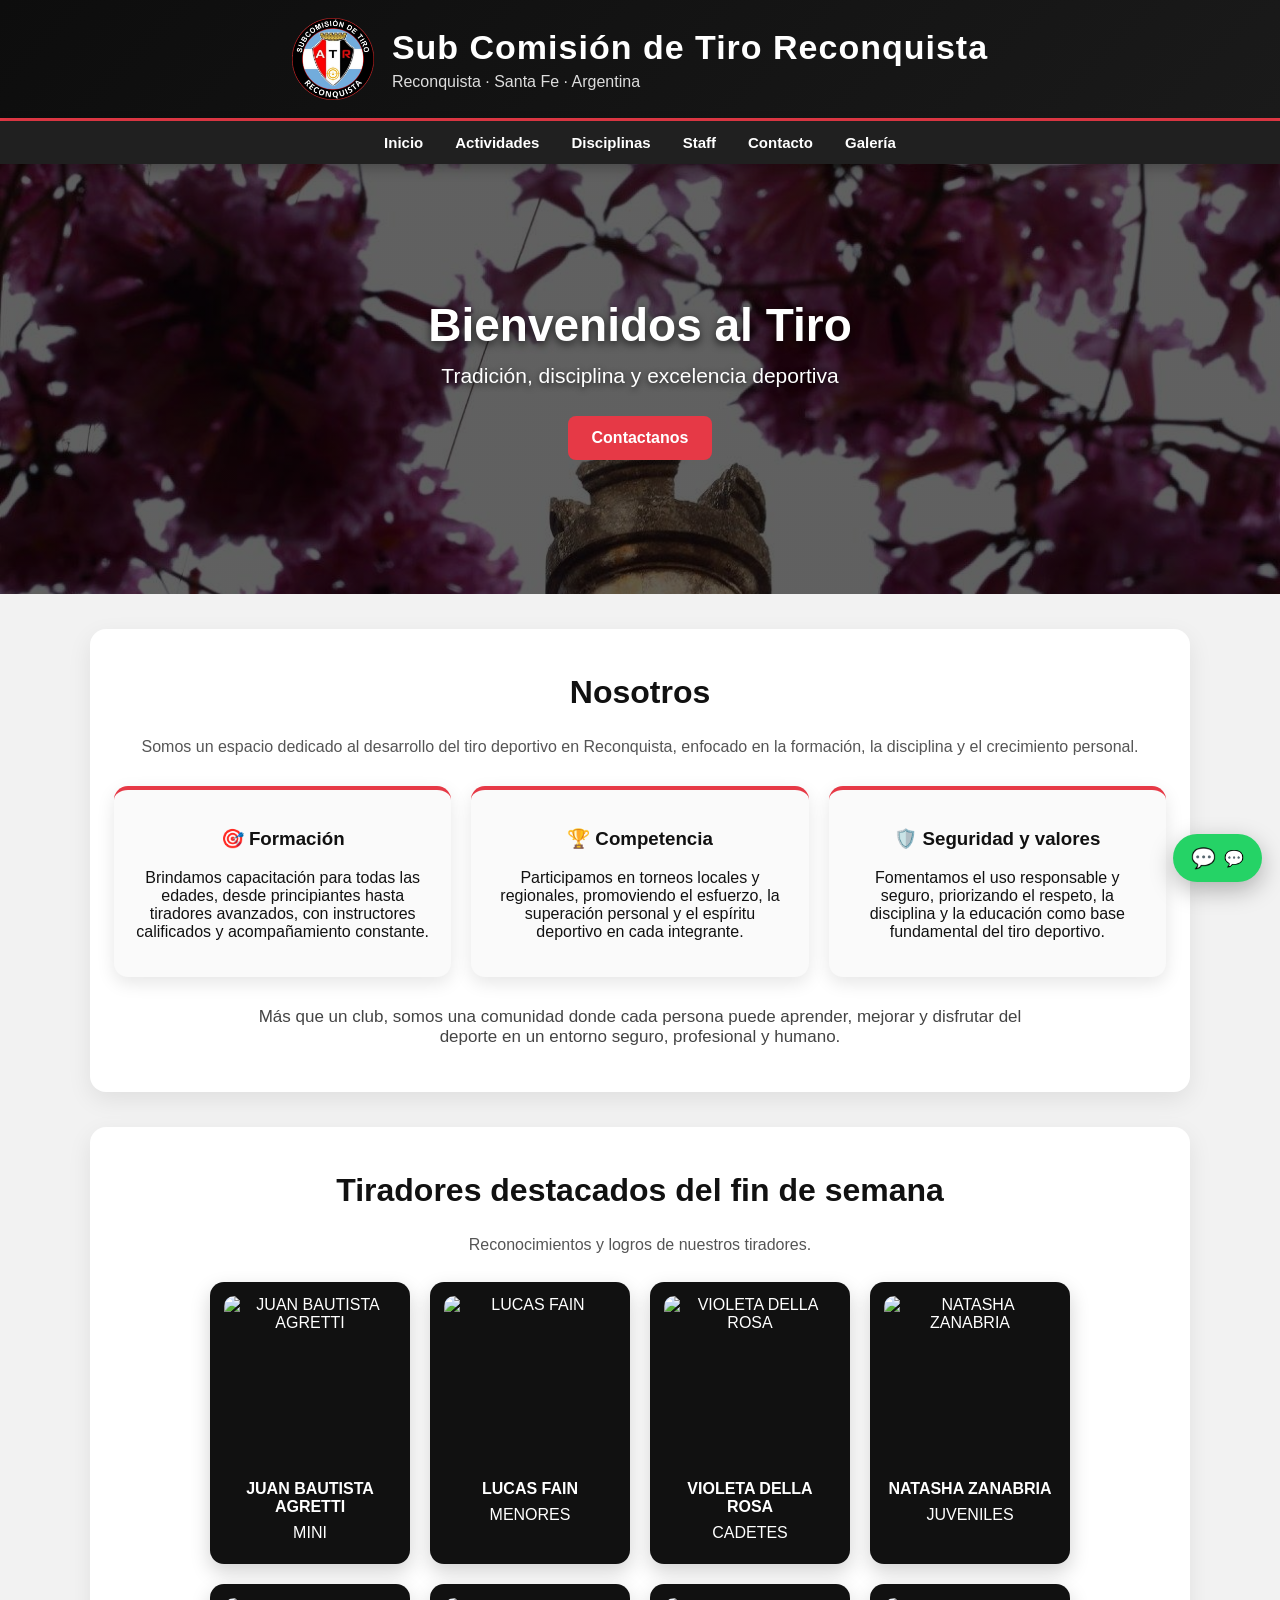
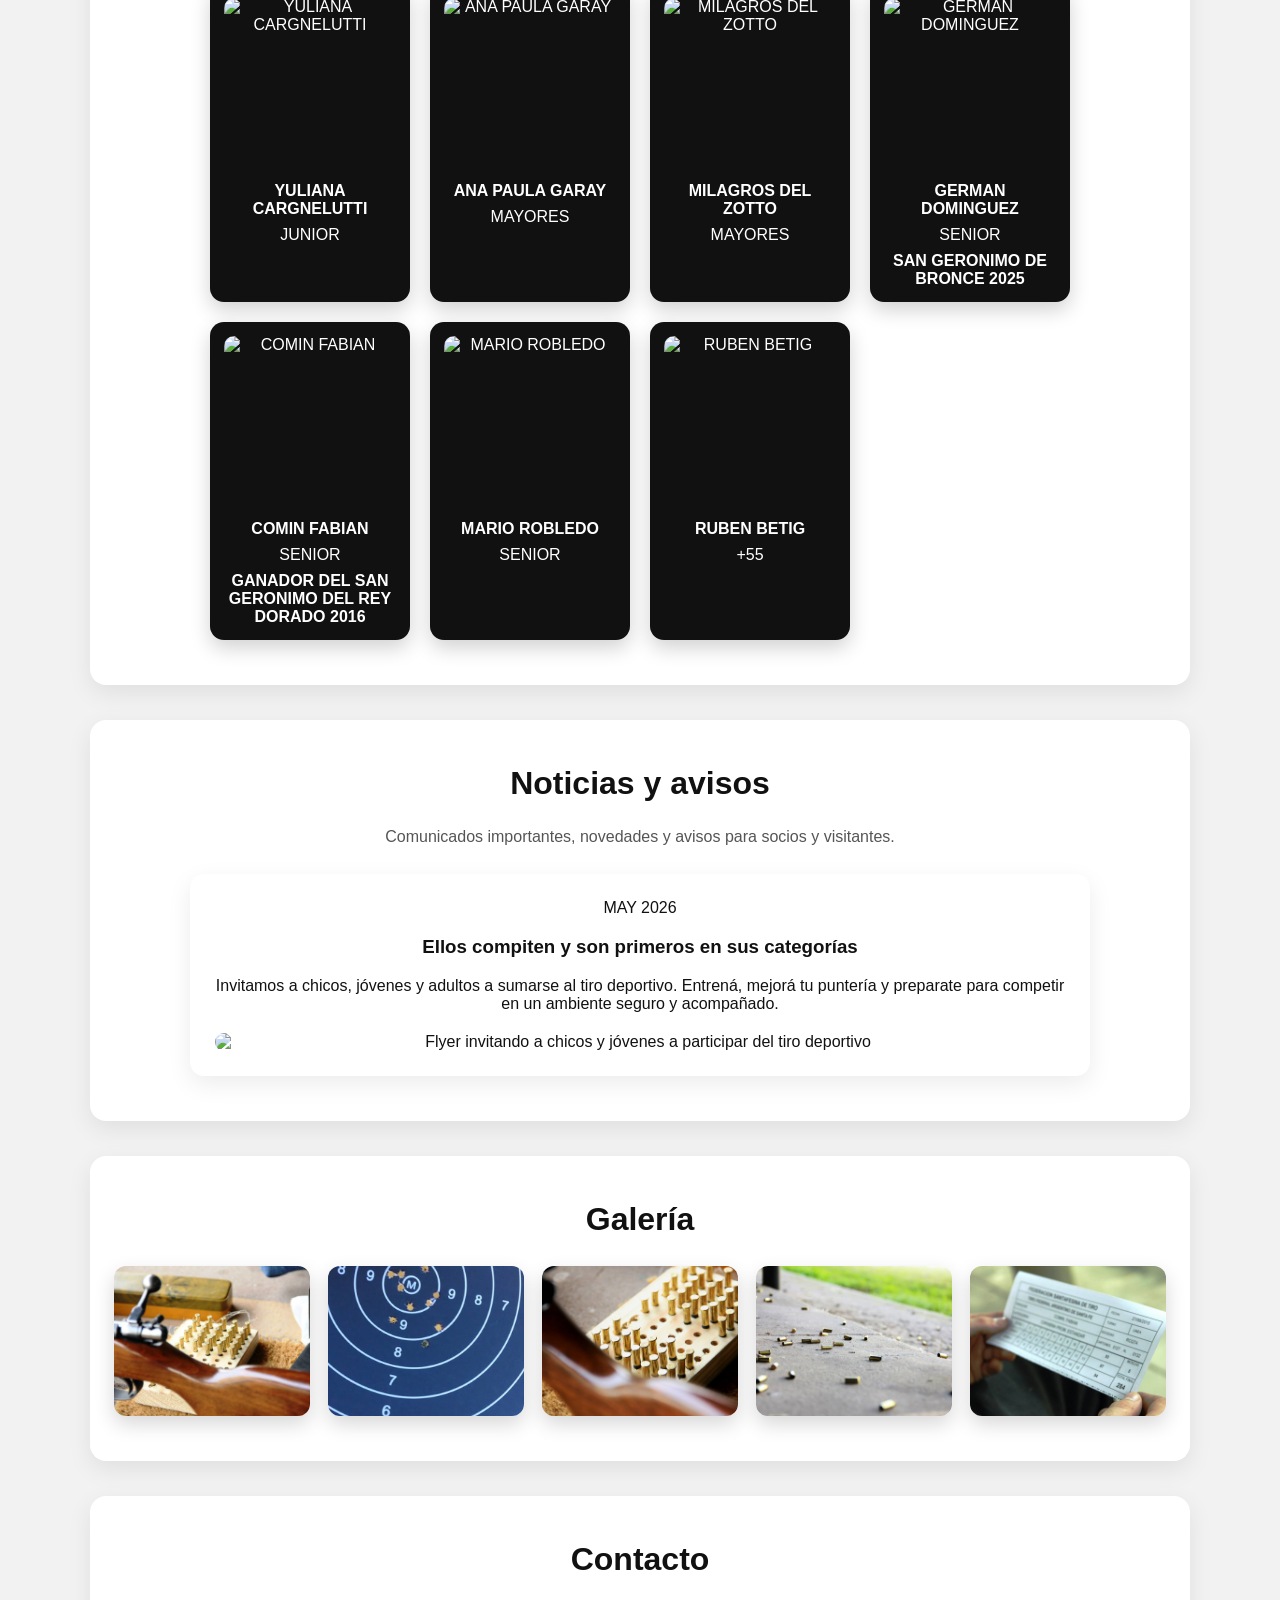
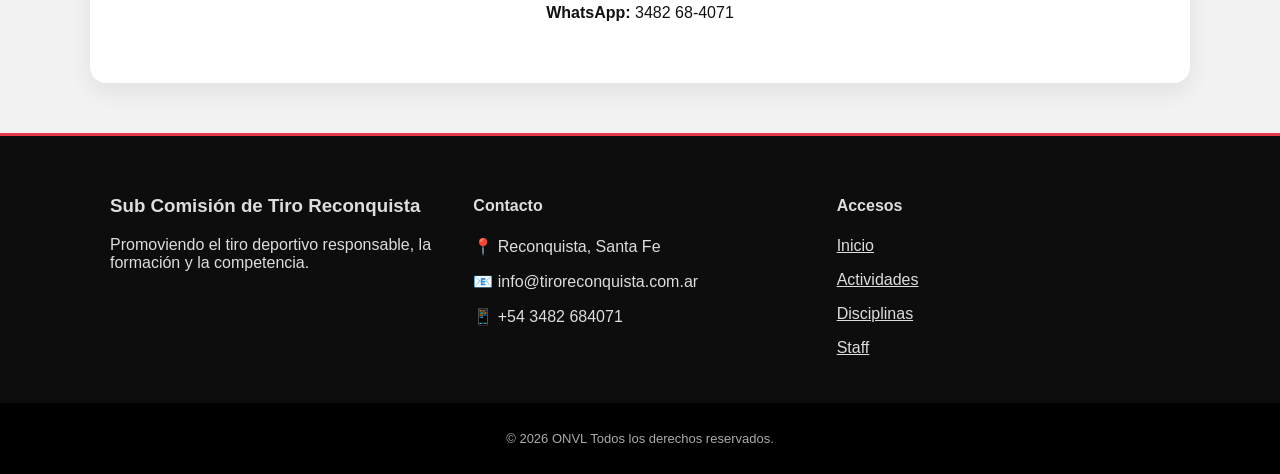
==== commit 87d9a47d: "agregado el staff" ====
--- a/index.html
+++ b/index.html
@@ -49,9 +49,46 @@
 
 <section id="nosotros" class="section fade-in">
   <h2>Nosotros</h2>
+
   <p class="section-subtitle">
-    Un espacio dedicado al desarrollo del tiro deportivo en Reconquista.
+    Somos un espacio dedicado al desarrollo del tiro deportivo en Reconquista,
+    enfocado en la formación, la disciplina y el crecimiento personal.
   </p>
+
+  <div class="about-grid">
+
+    <div class="about-item">
+      <h3>🎯 Formación</h3>
+      <p>
+        Brindamos capacitación para todas las edades, desde principiantes hasta
+        tiradores avanzados, con instructores calificados y acompañamiento constante.
+      </p>
+    </div>
+
+    <div class="about-item">
+      <h3>🏆 Competencia</h3>
+      <p>
+        Participamos en torneos locales y regionales, promoviendo el esfuerzo,
+        la superación personal y el espíritu deportivo en cada integrante.
+      </p>
+    </div>
+
+    <div class="about-item">
+      <h3>🛡️ Seguridad y valores</h3>
+      <p>
+        Fomentamos el uso responsable y seguro, priorizando el respeto, la disciplina
+        y la educación como base fundamental del tiro deportivo.
+      </p>
+    </div>
+
+  </div>
+
+  <div style="margin-top: 30px;">
+    <p style="max-width: 800px; margin: auto; font-size: 17px; color: #444;">
+      Más que un club, somos una comunidad donde cada persona puede aprender,
+      mejorar y disfrutar del deporte en un entorno seguro, profesional y humano.
+    </p>
+  </div>
 </section>
 
 <section id="destacados" class="section fade-in">
--- a/styles.css
+++ b/styles.css
@@ -643,4 +643,81 @@
     padding: 11px 15px;
     font-size: 14px;
   }
+}
+
+/* =========================
+   STAFF / COMISIÓN
+========================= */
+.staff-section {
+  background: linear-gradient(180deg, #ffffff, #eaf7ff);
+  border-top: 5px solid #38bdf8;
+}
+
+.staff-grid {
+  display: grid;
+  grid-template-columns: repeat(auto-fit, minmax(190px, 220px));
+  gap: 22px;
+  justify-content: center;
+}
+
+.staff-person-card {
+  background: #ffffff;
+  color: #0f172a;
+  border-radius: 18px;
+  padding: 18px;
+  text-align: center;
+  border: 2px solid #bae6fd;
+  box-shadow: 0 8px 22px rgba(14, 165, 233, 0.18);
+  cursor: pointer;
+  transition: transform 0.2s ease, box-shadow 0.2s ease;
+}
+
+.staff-person-card:hover {
+  transform: translateY(-4px);
+  box-shadow: 0 12px 28px rgba(14, 165, 233, 0.28);
+}
+
+.staff-person-card img {
+  width: 130px;
+  height: 130px;
+  object-fit: cover;
+  object-position: center top;
+  border-radius: 50%;
+  margin: 0 auto 14px;
+  border: 4px solid #38bdf8;
+}
+
+.staff-person-card h3 {
+  margin: 8px 0 6px;
+  font-size: 17px;
+}
+
+.staff-person-card .role {
+  color: #0284c7;
+  font-weight: bold;
+  margin: 0;
+}
+
+@media (max-width: 700px) {
+  .staff-grid {
+    grid-template-columns: repeat(2, 1fr);
+    gap: 14px;
+  }
+
+  .staff-person-card {
+    padding: 14px;
+  }
+
+  .staff-person-card img {
+    width: 110px;
+    height: 110px;
+  }
+
+  .staff-person-card h3 {
+    font-size: 14px;
+  }
+
+  .staff-person-card .role {
+    font-size: 13px;
+  }
 }
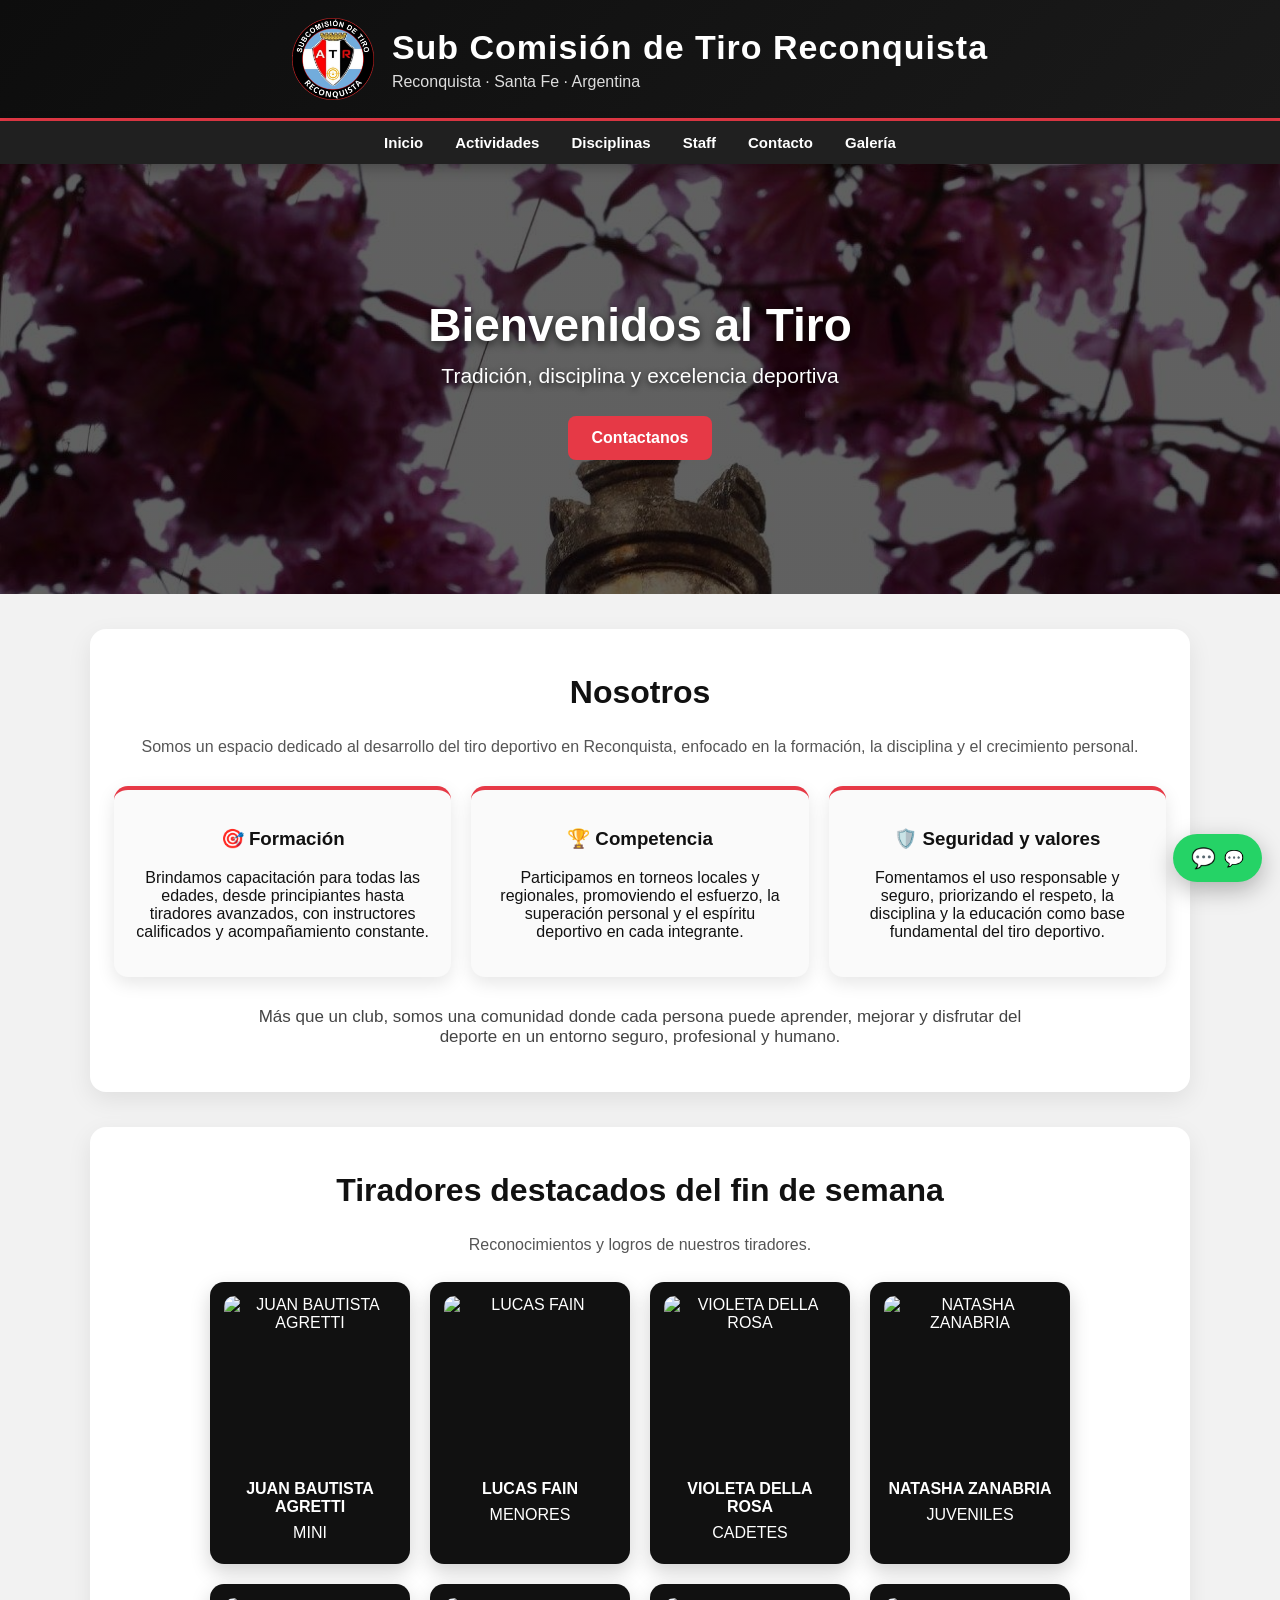
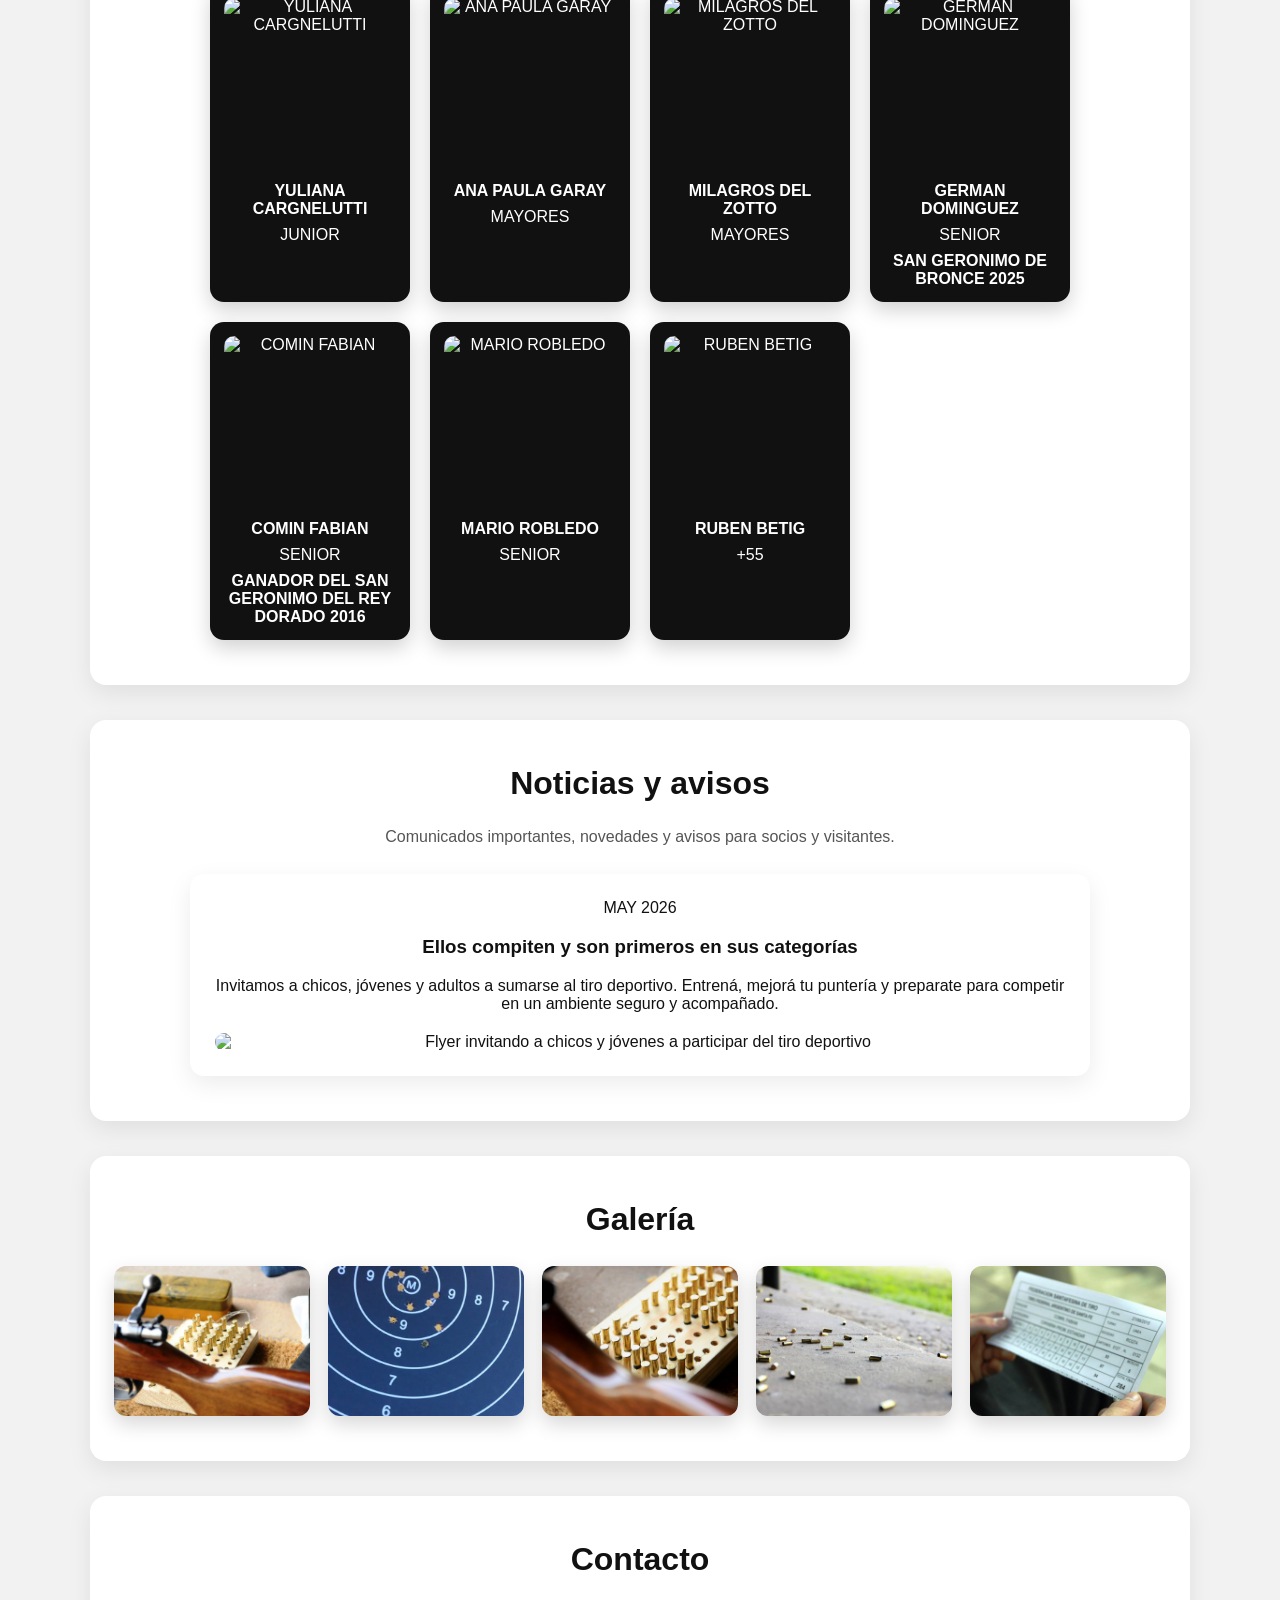
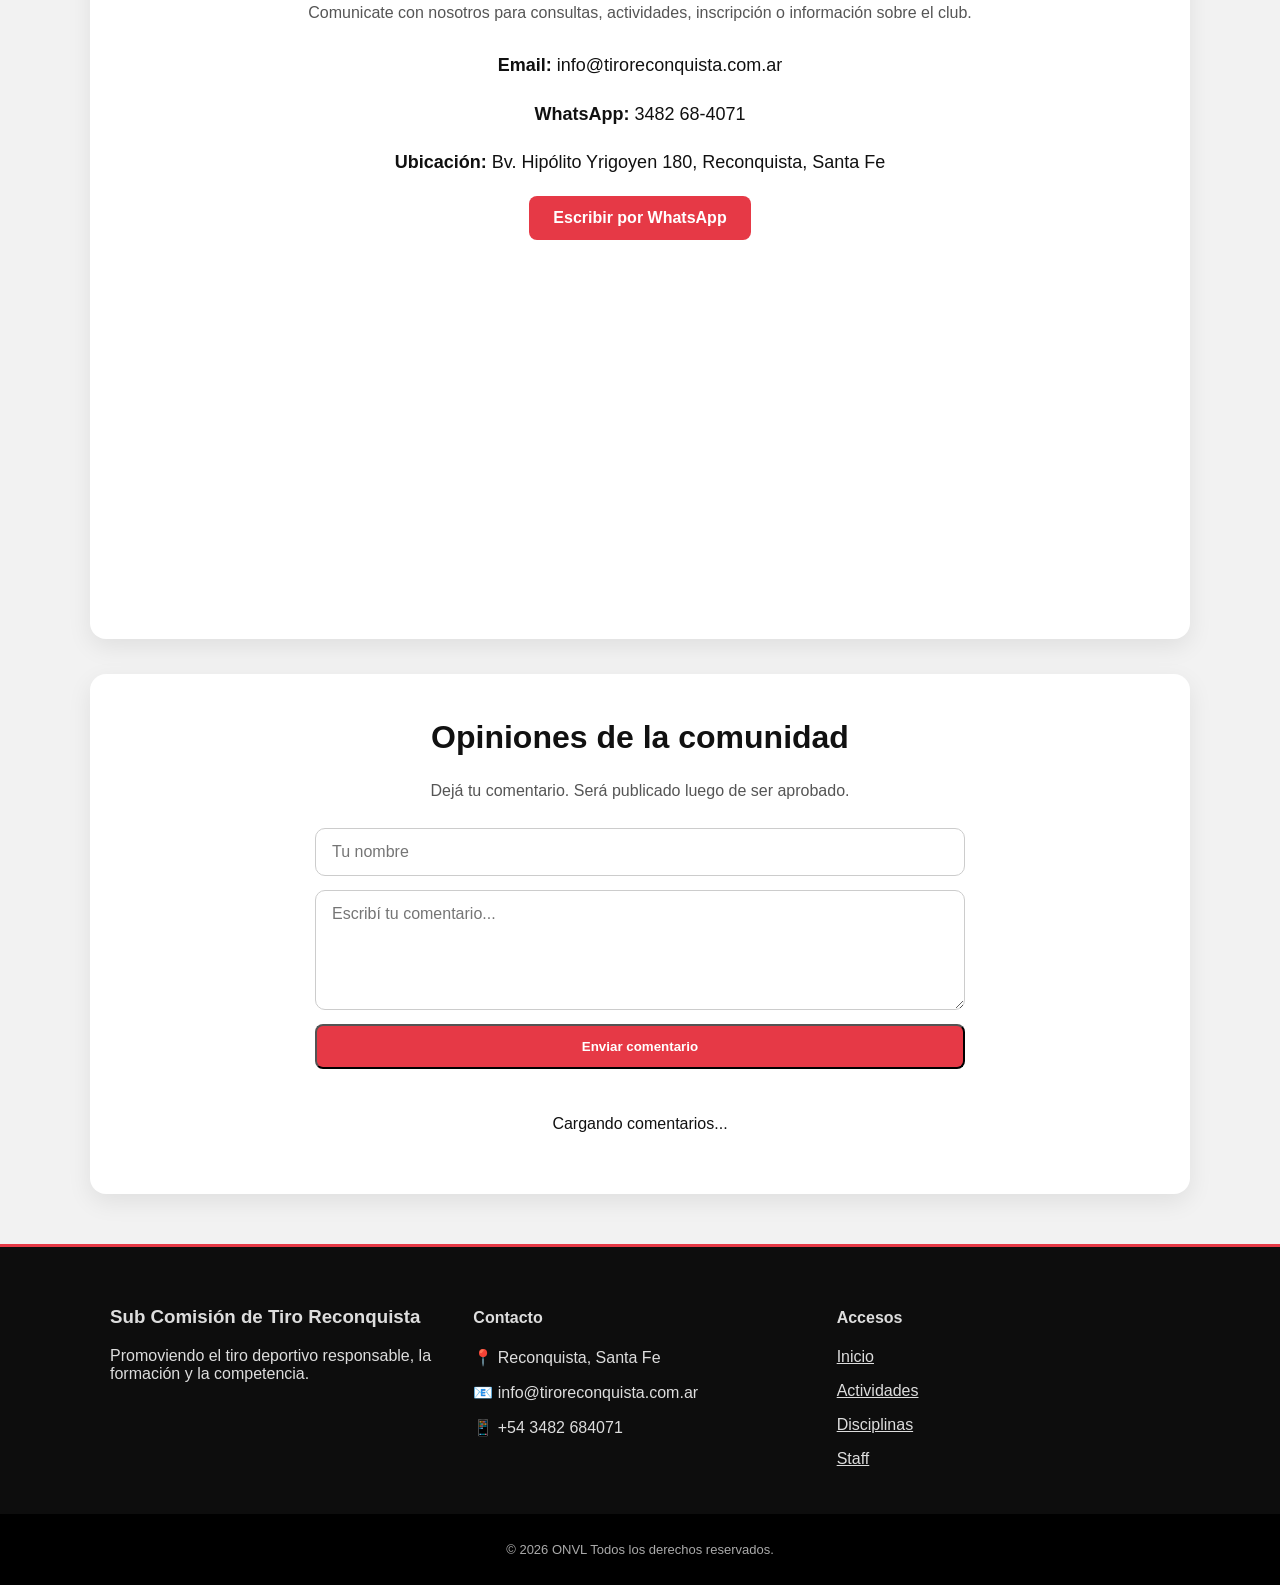
==== commit 798318f2: "se puso los comentarios para ir registrando" ====
--- a/index.html
+++ b/index.html
@@ -149,9 +149,55 @@
   <button class="modal-btn next" onclick="changeModalImage(1)">›</button>
 </div>
 
-<section id="contacto" class="section">
+<section id="contacto" class="section fade-in">
   <h2>Contacto</h2>
-  <p><strong>WhatsApp:</strong> 3482 68-4071</p>
+
+  <p class="section-subtitle">
+    Comunicate con nosotros para consultas, actividades, inscripción o información sobre el club.
+  </p>
+
+  <div class="contact-box">
+    <p><strong>Email:</strong> info@tiroreconquista.com.ar</p>
+    <p><strong>WhatsApp:</strong> 3482 68-4071</p>
+    <p><strong>Ubicación:</strong> Bv. Hipólito Yrigoyen 180, Reconquista, Santa Fe</p>
+  </div>
+
+  <a
+    class="btn"
+    href="https://wa.me/543482684071?text=Hola,%20quiero%20información%20sobre%20el%20Tiro%20Reconquista"
+    target="_blank"
+  >
+    Escribir por WhatsApp
+  </a>
+
+  <div class="map-box">
+    <iframe
+      src="https://www.google.com/maps?q=Bv.%20Hip%C3%B3lito%20Yrigoyen%20180,%20Reconquista,%20Santa%20Fe,%20Argentina&output=embed"
+      width="100%"
+      height="320"
+      style="border:0;"
+      allowfullscreen
+      loading="lazy">
+    </iframe>
+  </div>
+</section>
+
+<section id="comentarios" class="section fade-in">
+  <h2>Opiniones de la comunidad</h2>
+
+  <p class="section-subtitle">
+    Dejá tu comentario. Será publicado luego de ser aprobado.
+  </p>
+
+  <form class="comment-form" onsubmit="enviarComentario(event)">
+    <input id="nombre" type="text" placeholder="Tu nombre" maxlength="40" required>
+    <textarea id="comentario" placeholder="Escribí tu comentario..." maxlength="300" required></textarea>
+    <button class="btn" type="submit">Enviar comentario</button>
+  </form>
+
+  <div class="comments-list" id="commentsList">
+    <p class="empty-comments">Cargando comentarios...</p>
+  </div>
 </section>
 
 <div id="footer"></div>
@@ -298,5 +344,74 @@
   💬
 </a>
 
+<!-- FIREBASE -->
+<script type="module">
+import { initializeApp } from "https://www.gstatic.com/firebasejs/10.12.2/firebase-app.js";
+import {
+  getFirestore,
+  collection,
+  addDoc,
+  getDocs,
+  query,
+  where
+} from "https://www.gstatic.com/firebasejs/10.12.2/firebase-firestore.js";
+
+const firebaseConfig = {
+  apiKey: "AIzaSyCeoxXSH26qnM4OlQyBXauHYFbWbCftx3M",
+  authDomain: "tiro-reconquista.firebaseapp.com",
+  projectId: "tiro-reconquista",
+  storageBucket: "tiro-reconquista.firebasestorage.app",
+  messagingSenderId: "211983664243",
+  appId: "1:211983664243:web:2d074bd2588f238b90d606",
+  measurementId: "G-1ZYE5QCHL2"
+};
+
+const app = initializeApp(firebaseConfig);
+const db = getFirestore(app);
+
+// GUARDAR COMENTARIO
+window.enviarComentario = async function (e) {
+  e.preventDefault();
+
+  const nombre = document.getElementById("nombre").value;
+  const texto = document.getElementById("comentario").value;
+
+  await addDoc(collection(db, "comentarios"), {
+    nombre,
+    texto,
+    aprobado: false,
+    fecha: new Date()
+  });
+
+  alert("Comentario enviado. Será visible cuando sea aprobado.");
+
+  e.target.reset();
+};
+
+// CARGAR COMENTARIOS APROBADOS
+async function cargarComentarios() {
+  const contenedor = document.getElementById("commentsList");
+
+  const q = query(collection(db, "comentarios"), where("aprobado", "==", true));
+  const snapshot = await getDocs(q);
+
+  snapshot.forEach(doc => {
+    const data = doc.data();
+
+    const div = document.createElement("div");
+    div.className = "comment";
+
+    div.innerHTML = `
+      <strong>${data.nombre}</strong>
+      <p>${data.texto}</p>
+    `;
+
+    contenedor.appendChild(div);
+  });
+}
+
+cargarComentarios();
+</script>
+
 </body>
 </html>
--- a/styles.css
+++ b/styles.css
@@ -720,4 +720,57 @@
   .staff-person-card .role {
     font-size: 13px;
   }
+}
+
+/* =========================
+   COMENTARIOS
+========================= */
+.comment-form {
+  max-width: 650px;
+  margin: 0 auto 30px;
+  display: grid;
+  gap: 14px;
+}
+
+.comment-form input,
+.comment-form textarea {
+  width: 100%;
+  padding: 14px 16px;
+  border: 1px solid #ccc;
+  border-radius: 10px;
+  font-family: inherit;
+  font-size: 16px;
+}
+
+.comment-form textarea {
+  min-height: 120px;
+  resize: vertical;
+}
+
+.comments-list {
+  max-width: 760px;
+  margin: 25px auto 0;
+  display: grid;
+  gap: 15px;
+}
+
+.comment {
+  background: #fafafa;
+  border-left: 5px solid #e63946;
+  border-radius: 12px;
+  padding: 16px 18px;
+  text-align: left;
+  box-shadow: 0 6px 18px rgba(0,0,0,0.08);
+}
+
+.comment strong {
+  color: #e63946;
+  display: block;
+  margin-bottom: 6px;
+}
+
+.comment p {
+  margin: 0;
+  color: #333;
+  line-height: 1.5;
 }
